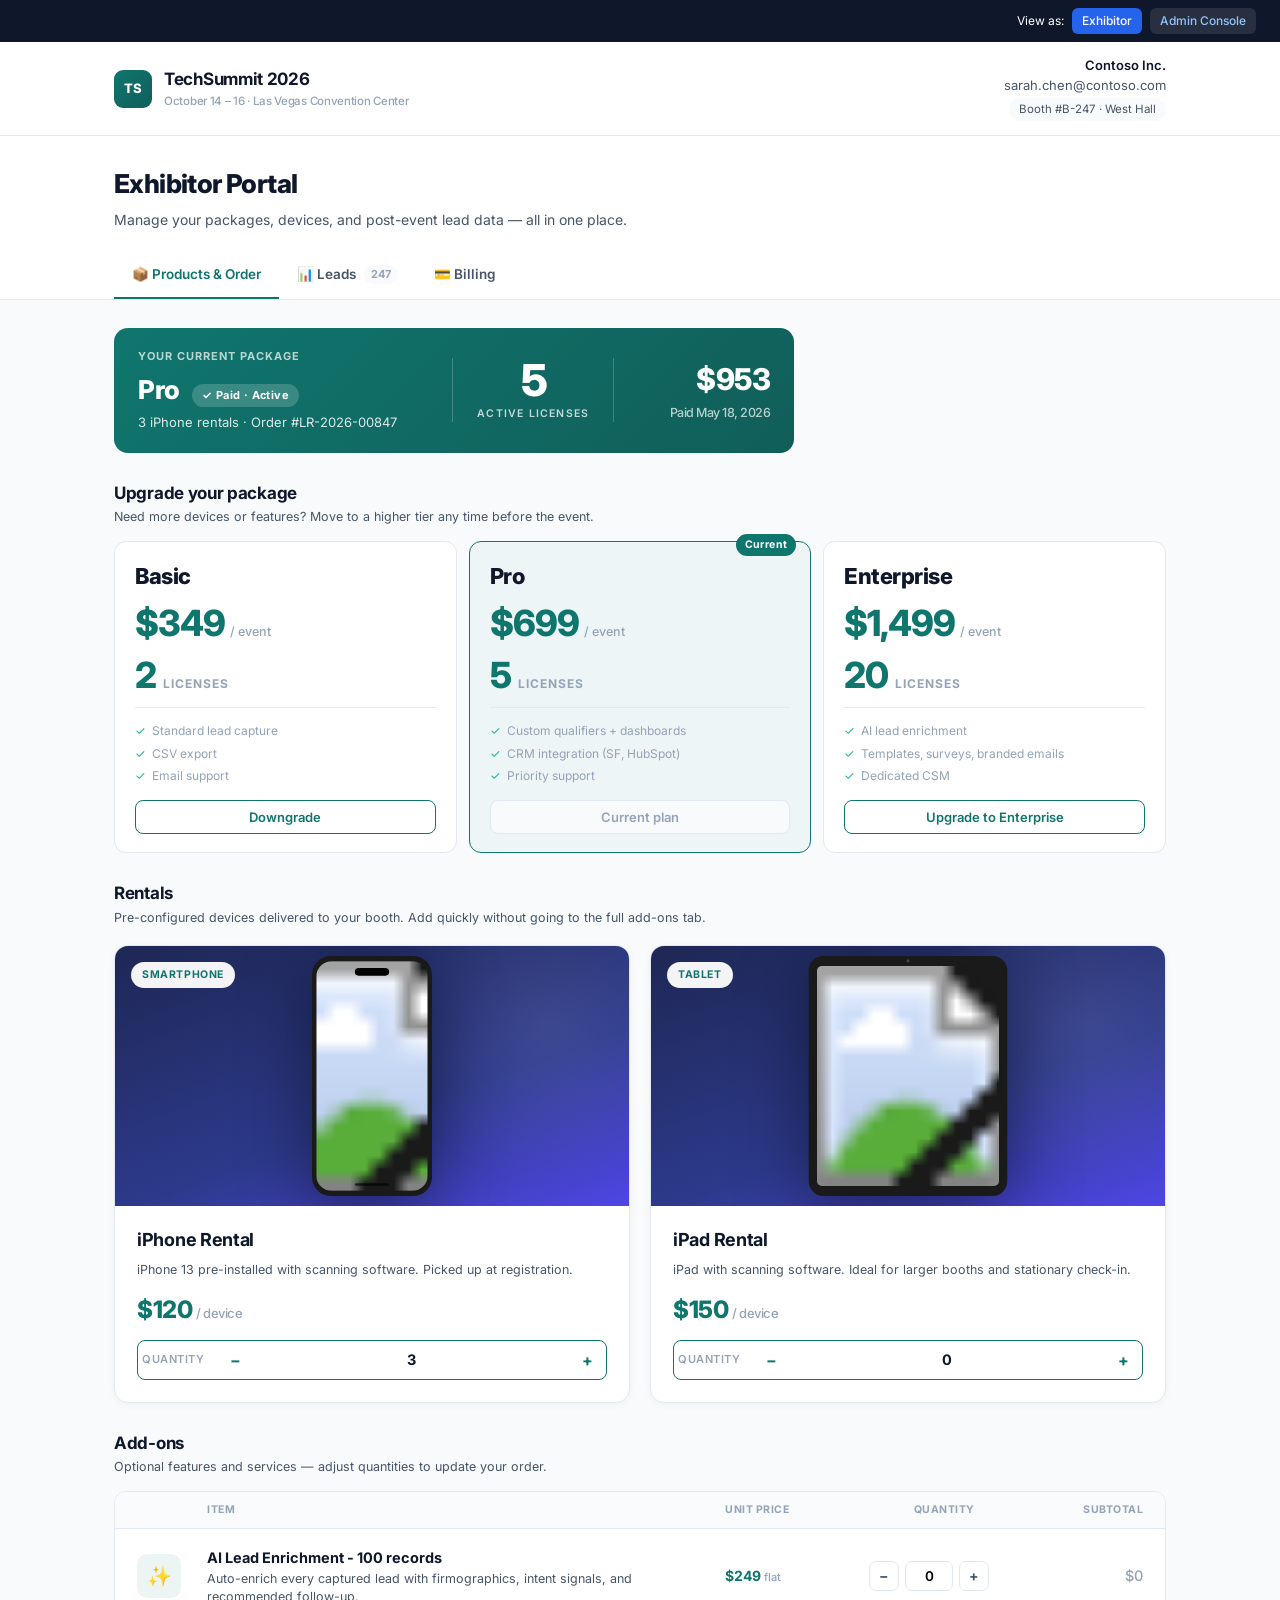
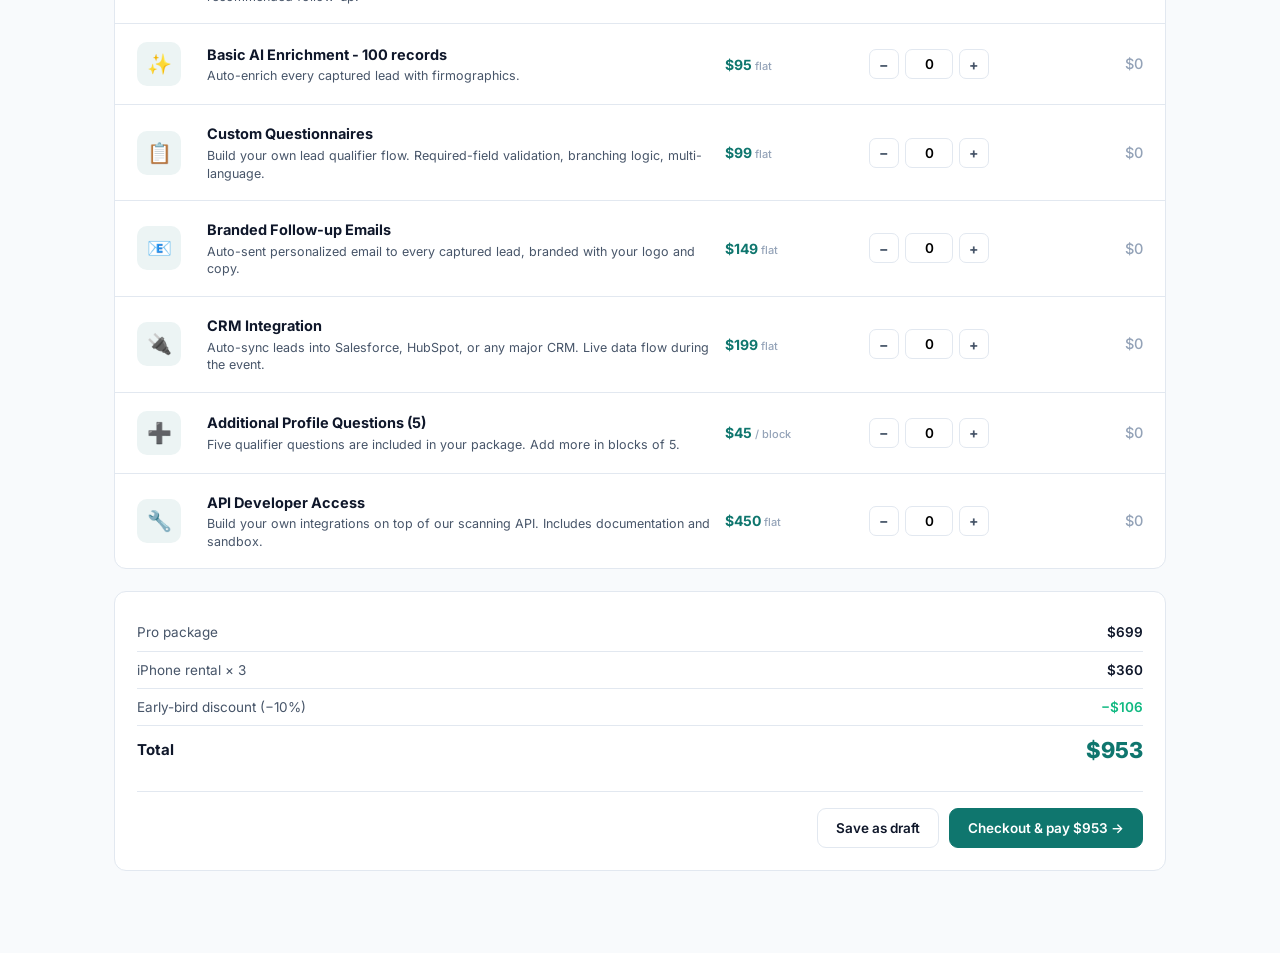
==== index.html @ 509ced8e "Initial prototype" ====
<!DOCTYPE html>
<html lang="en">
<head>
<meta charset="UTF-8">
<title>TechSummit 2026 - Lead Retrieval Portal</title>
<meta name="viewport" content="width=device-width, initial-scale=1">
<link href="https://fonts.googleapis.com/css2?family=Inter:wght@400;500;600;700;800&display=swap" rel="stylesheet">
<style>
  * { box-sizing: border-box; margin: 0; padding: 0; }

  :root {
    --brand: #0F766E;
    --brand-dark: #115E59;
    --brand-light: #5EEAD4;
    --bg: #F8FAFC;
    --surface: #FFFFFF;
    --border: #E2E8F0;
    --text: #0F172A;
    --text-2: #475569;
    --text-3: #94A3B8;
    --accent: #2563EB;
    --success: #10B981;
    --warning: #F59E0B;
    --danger: #EF4444;
  }

  body {
    font-family: 'Inter', -apple-system, sans-serif;
    background: var(--bg);
    color: var(--text);
    line-height: 1.5;
  }

  .demo-bar {
    background: #0F172A;
    color: white;
    padding: 8px 24px;
    font-size: 12px;
    display: flex;
    justify-content: space-between;
    align-items: center;
  }
  .demo-bar .label { opacity: 0.7; margin-right: 6px; }
  .demo-bar a { color: #93C5FD; text-decoration: none; font-weight: 500; }
  .demo-bar .toggle { display: flex; gap: 8px; align-items: center; }
  .demo-bar .toggle a {
    padding: 4px 10px; border-radius: 6px;
    background: rgba(255,255,255,0.1);
  }
  .demo-bar .toggle a.active {
    background: #2563EB; color: white;
  }

  .header {
    background: white;
    border-bottom: 1px solid var(--border);
    padding: 14px 0;
  }
  .header-inner {
    max-width: 1100px;
    margin: 0 auto;
    padding: 0 24px;
    display: flex;
    align-items: center;
    justify-content: space-between;
  }
  .logo { display: flex; align-items: center; gap: 12px; }
  .logo-mark {
    width: 38px; height: 38px;
    background: linear-gradient(135deg, var(--brand), var(--brand-dark));
    border-radius: 9px;
    display: flex; align-items: center; justify-content: center;
    color: white; font-weight: 800; font-size: 13px;
  }
  .logo-text { font-weight: 700; font-size: 17px; letter-spacing: -0.3px; }
  .logo-text small { display: block; font-size: 11.5px; color: var(--text-3); font-weight: 500; margin-top: 1px; }
  .header-meta { color: var(--text-2); font-size: 13px; text-align: right; }
  .header-meta strong { color: var(--text); font-weight: 600; display: block; }
  .header-meta .booth {
    display: inline-block; background: var(--bg);
    padding: 3px 10px; border-radius: 999px;
    font-size: 11.5px; margin-top: 3px;
  }

  /* Page title bar */
  .page-title {
    background: white;
    border-bottom: 1px solid var(--border);
  }
  .page-title-inner {
    max-width: 1100px;
    margin: 0 auto;
    padding: 28px 24px 0;
  }
  .page-title h1 {
    font-size: 26px;
    font-weight: 800;
    letter-spacing: -0.6px;
    margin-bottom: 6px;
  }
  .page-title p {
    color: var(--text-2);
    font-size: 14px;
    margin-bottom: 22px;
  }
  /* Tab nav */
  .tabs {
    display: flex;
    gap: 0;
    border-bottom: none;
  }
  .tabs a {
    display: flex;
    align-items: center;
    gap: 8px;
    padding: 12px 18px;
    color: var(--text-2);
    text-decoration: none;
    font-size: 13.5px;
    font-weight: 600;
    border-bottom: 2px solid transparent;
    cursor: pointer;
    transition: color 0.15s, border-color 0.15s;
  }
  .tabs a:hover { color: var(--text); }
  .tabs a.active {
    color: var(--brand);
    border-bottom-color: var(--brand);
  }
  .tabs a .num {
    background: var(--bg);
    color: var(--text-3);
    font-size: 11px;
    padding: 1px 7px;
    border-radius: 999px;
    font-weight: 700;
  }
  .tabs a.active .num { background: rgba(15,118,110,0.12); color: var(--brand); }

  /* Main content */
  .container {
    max-width: 1100px;
    margin: 0 auto;
    padding: 28px 24px 60px;
  }
  .view { display: none; }
  .view.active { display: block; }

  /* Current package card */
  .current-card {
    background: linear-gradient(135deg, #0F766E, #115E59);
    color: white;
    border-radius: 14px;
    padding: 20px 24px;
    margin-bottom: 28px;
    display: flex;
    justify-content: space-between;
    align-items: center;
    max-width: 680px;
  }
  .current-card .lbl {
    font-size: 11px;
    letter-spacing: 1px;
    text-transform: uppercase;
    font-weight: 700;
    opacity: 0.7;
    margin-bottom: 6px;
  }
  .current-card .pkg-name {
    font-size: 26px;
    font-weight: 800;
    letter-spacing: -0.5px;
    margin-bottom: 4px;
  }
  .current-card .meta {
    font-size: 13px;
    opacity: 0.85;
  }
  .current-card .price {
    font-size: 30px;
    font-weight: 800;
    letter-spacing: -0.5px;
    text-align: right;
  }
  .current-card .price small {
    display: block;
    font-size: 12.5px;
    font-weight: 500;
    opacity: 0.7;
    margin-top: 2px;
  }
  .status-pill {
    display: inline-block;
    background: rgba(255,255,255,0.18);
    padding: 3px 10px;
    border-radius: 999px;
    font-size: 11px;
    font-weight: 700;
    margin-left: 8px;
    letter-spacing: 0.4px;
  }
  .status-pill.paid::before {
    content: "✓ ";
  }
  .current-card .license-block {
    text-align: center;
    padding: 0 24px;
    border-left: 1px solid rgba(255,255,255,0.2);
    border-right: 1px solid rgba(255,255,255,0.2);
  }
  .current-card .license-num {
    font-size: 44px;
    font-weight: 800;
    line-height: 1;
    letter-spacing: -1.5px;
  }
  .current-card .license-lbl {
    font-size: 10.5px;
    text-transform: uppercase;
    letter-spacing: 1.2px;
    font-weight: 600;
    opacity: 0.75;
    margin-top: 4px;
  }

  /* Rentals - tall product cards matching admin */
  .rentals-grid {
    display: grid;
    grid-template-columns: 1fr 1fr;
    gap: 20px;
    margin-top: 18px;
    margin-bottom: 28px;
  }
  .rental-card {
    background: white;
    border: 1px solid var(--border);
    border-radius: 14px;
    overflow: hidden;
    display: flex;
    flex-direction: column;
    box-shadow: 0 2px 8px rgba(0,0,0,0.04);
    transition: box-shadow 0.15s, transform 0.15s;
  }
  .rental-card:hover {
    box-shadow: 0 12px 28px rgba(0,0,0,0.10);
    transform: translateY(-2px);
  }
  .rental-card .visual {
    background: linear-gradient(160deg, #1E2754 0%, #2D3A8C 60%, #4F46E5 100%);
    height: 260px;
    display: flex;
    align-items: center;
    justify-content: center;
    position: relative;
    overflow: hidden;
  }
  .rental-card .visual::before {
    content: "";
    position: absolute;
    width: 320px; height: 320px;
    border-radius: 50%;
    background: radial-gradient(circle, rgba(255,255,255,0.08) 0%, rgba(255,255,255,0) 70%);
    top: -80px; right: -80px;
  }
  .rental-card .visual .device {
    position: relative;
    z-index: 2;
    filter: drop-shadow(0 16px 36px rgba(0,0,0,0.45));
  }
  .rental-card .visual .device svg { display: block; }
  .rental-card .visual .tag {
    position: absolute;
    top: 16px; left: 16px;
    background: rgba(255,255,255,0.95);
    color: var(--brand);
    font-size: 10.5px;
    font-weight: 700;
    padding: 5px 11px;
    border-radius: 999px;
    letter-spacing: 0.6px;
    text-transform: uppercase;
    z-index: 2;
  }
  .rental-card .body {
    padding: 20px 22px 22px;
    flex: 1;
    display: flex;
    flex-direction: column;
    align-items: flex-start;
    gap: 4px;
  }
  .rental-card .body .name {
    font-size: 18px;
    font-weight: 700;
    letter-spacing: -0.3px;
    color: var(--text);
  }
  .rental-card .body .desc {
    color: var(--text-2);
    font-size: 12.5px;
    line-height: 1.45;
    margin: 4px 0 14px;
  }
  .rental-card .body .amt {
    color: var(--brand);
    font-weight: 800;
    font-size: 24px;
    letter-spacing: -0.5px;
    line-height: 1;
    margin-bottom: 14px;
  }
  .rental-card .body .amt .per {
    color: var(--text-3);
    font-size: 13px;
    font-weight: 500;
    margin-left: 4px;
  }
  .rental-card .qty-control {
    display: flex;
    align-items: center;
    gap: 8px;
    border: 1.5px solid var(--brand);
    border-radius: 8px;
    padding: 4px;
    background: white;
    align-self: stretch;
    justify-content: space-between;
  }
  .rental-card .qty-control button {
    width: 30px; height: 30px;
    border: none;
    background: transparent;
    font-size: 16px;
    font-weight: 700;
    cursor: pointer;
    color: var(--brand);
    border-radius: 6px;
    font-family: inherit;
  }
  .rental-card .qty-control button:hover { background: var(--bg); }
  .rental-card .qty-control .num,
  .rental-card .qty-control input {
    flex: 1;
    text-align: center;
    font-weight: 700;
    font-size: 14.5px;
    border: none;
    background: none;
    outline: none;
    font-family: inherit;
    color: var(--text);
  }
  .rental-card .qty-control .qty-lbl {
    font-size: 11px;
    color: var(--text-3);
    font-weight: 600;
    text-transform: uppercase;
    letter-spacing: 0.5px;
    padding-right: 8px;
  }

  /* Section heading */
  .sec-h {
    margin: 0 0 14px;
    display: flex;
    justify-content: space-between;
    align-items: baseline;
  }
  .sec-h h2 {
    font-size: 17px;
    font-weight: 700;
    letter-spacing: -0.3px;
  }
  .sec-h .h-sub {
    color: var(--text-2);
    font-size: 12.5px;
    margin-top: 2px;
  }

  /* Upgrade packages */
  .upgrade-grid {
    display: grid;
    grid-template-columns: 1fr 1fr 1fr;
    gap: 12px;
    margin-bottom: 28px;
  }
  .pkg-opt {
    background: white;
    border: 1.5px solid var(--border);
    border-radius: 12px;
    padding: 18px 20px;
    cursor: pointer;
    position: relative;
    transition: all 0.15s;
    display: flex;
    flex-direction: column;
  }
  .pkg-opt:hover { border-color: var(--brand); }
  .pkg-opt.current {
    border-color: var(--brand);
    background: rgba(15,118,110,0.04);
  }
  .pkg-opt.current::after {
    content: "Current";
    position: absolute;
    top: -8px; right: 14px;
    background: var(--brand);
    color: white;
    font-size: 10.5px;
    font-weight: 700;
    padding: 3px 9px;
    border-radius: 999px;
    letter-spacing: 0.4px;
  }
  .pkg-opt .name {
    font-size: 22px;
    font-weight: 800;
    letter-spacing: -0.5px;
    margin-bottom: 2px;
  }
  .pkg-opt .price {
    font-size: 36px;
    font-weight: 800;
    color: var(--brand);
    letter-spacing: -1px;
    margin: 10px 0 4px;
    display: flex;
    align-items: baseline;
    gap: 5px;
    line-height: 1;
  }
  .pkg-opt .price small {
    font-size: 12.5px;
    font-weight: 500;
    color: var(--text-3);
    letter-spacing: 0;
  }
  .pkg-opt .lic-count {
    font-size: 36px;
    font-weight: 800;
    color: var(--brand);
    letter-spacing: -1px;
    margin-top: 12px;
    display: flex;
    align-items: baseline;
    gap: 7px;
    line-height: 1;
  }
  .pkg-opt .lic-count .lbl {
    font-size: 12px;
    color: var(--text-3);
    text-transform: uppercase;
    letter-spacing: 1px;
    font-weight: 700;
  }
  .pkg-opt ul {
    list-style: none;
    margin: 14px 0 12px;
    border-top: 1px solid var(--border);
    padding-top: 12px;
  }
  .pkg-opt ul li {
    padding: 3px 0;
    color: var(--text-3);
    font-size: 12px;
    display: flex;
    gap: 6px;
    line-height: 1.4;
  }
  .pkg-opt ul li::before {
    content: "✓";
    color: var(--success);
    flex-shrink: 0;
  }
  .pkg-opt ul li b { color: var(--text); font-weight: 600; }
  .pkg-opt .opt-btn {
    width: 100%;
    background: white;
    border: 1px solid var(--brand);
    color: var(--brand);
    padding: 8px;
    border-radius: 8px;
    font-weight: 600;
    font-size: 13px;
    font-family: inherit;
    cursor: pointer;
  }
  .pkg-opt .opt-btn:hover { background: var(--brand); color: white; }
  .pkg-opt.current .opt-btn {
    background: var(--bg);
    border-color: var(--border);
    color: var(--text-3);
    cursor: not-allowed;
  }
  .pkg-opt.current .opt-btn:hover { background: var(--bg); color: var(--text-3); }

  /* Add-ons form (Sapphire-style) */
  .addons-form {
    background: white;
    border: 1px solid var(--border);
    border-radius: 12px;
    overflow: hidden;
    margin-bottom: 22px;
  }
  .addon-row {
    display: grid;
    grid-template-columns: 56px 1fr 130px 150px 110px;
    gap: 14px;
    padding: 18px 22px;
    border-bottom: 1px solid var(--border);
    align-items: center;
  }
  .addon-row:last-child { border-bottom: none; }
  .addon-row.head {
    background: #FAFBFC;
    padding: 10px 22px;
    font-size: 10.5px;
    font-weight: 700;
    color: var(--text-3);
    text-transform: uppercase;
    letter-spacing: 0.5px;
  }
  .addon-row .ic {
    width: 44px; height: 44px;
    background: rgba(15,118,110,0.08);
    border-radius: 10px;
    display: flex; align-items: center; justify-content: center;
    font-size: 20px;
  }
  .addon-row .info b { display: block; font-size: 14.5px; font-weight: 700; margin-bottom: 2px; }
  .addon-row .info p { color: var(--text-2); font-size: 12.5px; line-height: 1.4; }
  .addon-row .info .toggle-tag {
    display: inline-block;
    background: rgba(16,185,129,0.14);
    color: var(--success);
    font-size: 10.5px;
    font-weight: 700;
    padding: 2px 7px;
    border-radius: 999px;
    margin-left: 6px;
    letter-spacing: 0.3px;
  }
  .addon-row .price-col {
    color: var(--brand);
    font-weight: 700;
    font-size: 14px;
  }
  .addon-row .price-col .per {
    color: var(--text-3);
    font-size: 11px;
    font-weight: 500;
  }
  .addon-row .qty {
    display: flex;
    align-items: center;
    gap: 6px;
  }
  .addon-row .qty button {
    width: 30px; height: 30px;
    border: 1px solid var(--border);
    background: white;
    border-radius: 7px;
    font-size: 14px;
    font-weight: 700;
    cursor: pointer;
    color: var(--text-2);
    font-family: inherit;
  }
  .addon-row .qty button:hover { background: var(--bg); border-color: var(--brand); color: var(--brand); }
  .addon-row .qty input {
    width: 48px;
    text-align: center;
    border: 1px solid var(--border);
    border-radius: 7px;
    padding: 6px 4px;
    font-size: 13.5px;
    font-weight: 600;
    font-family: inherit;
    outline: none;
  }
  .addon-row .qty input:focus { border-color: var(--brand); }
  .addon-row .total-col {
    text-align: right;
    font-weight: 700;
    font-size: 14.5px;
  }
  .addon-row .total-col .zero { color: var(--text-3); font-weight: 500; }

  /* Order summary */
  .summary {
    background: white;
    border: 1px solid var(--border);
    border-radius: 12px;
    padding: 22px;
    margin-bottom: 22px;
  }
  .summary-rows .row {
    display: flex;
    justify-content: space-between;
    align-items: center;
    padding: 8px 0;
    border-bottom: 1px solid var(--border);
    font-size: 13.5px;
  }
  .summary-rows .row:last-child { border-bottom: none; }
  .summary-rows .row .lbl { color: var(--text-2); }
  .summary-rows .row .v { font-weight: 600; }
  .summary-rows .row.total .lbl { font-weight: 700; font-size: 15px; color: var(--text); }
  .summary-rows .row.total .v { font-weight: 800; font-size: 22px; color: var(--brand); }
  .summary-rows .row.discount .v { color: var(--success); }

  .summary-actions {
    display: flex;
    gap: 10px;
    margin-top: 16px;
    padding-top: 16px;
    border-top: 1px solid var(--border);
    justify-content: flex-end;
  }
  .summary-actions button {
    padding: 11px 18px;
    border-radius: 9px;
    font-weight: 600;
    font-size: 13.5px;
    cursor: pointer;
    border: 1px solid var(--border);
    background: white;
    color: var(--text);
    font-family: inherit;
  }
  .summary-actions button.primary {
    background: var(--brand);
    color: white;
    border-color: var(--brand);
  }
  .summary-actions button:hover { background: var(--bg); }
  .summary-actions button.primary:hover { background: var(--brand-dark); }

  /* Billing form */
  .form-grid {
    background: white;
    border: 1px solid var(--border);
    border-radius: 12px;
    padding: 22px;
    margin-bottom: 22px;
  }
  .form-grid h3 {
    font-size: 14px;
    font-weight: 700;
    margin-bottom: 16px;
    letter-spacing: -0.2px;
  }
  .form-row {
    display: grid;
    grid-template-columns: 1fr 1fr;
    gap: 12px;
    margin-bottom: 12px;
  }
  .form-row.full { grid-template-columns: 1fr; }
  .form-row.thirds { grid-template-columns: 1fr 1fr 1fr; }
  .field label {
    display: block;
    font-size: 12px;
    font-weight: 600;
    color: var(--text-2);
    margin-bottom: 4px;
  }
  .field input, .field select {
    width: 100%;
    padding: 9px 12px;
    border: 1px solid var(--border);
    border-radius: 8px;
    font-size: 13.5px;
    font-family: inherit;
    background: white;
    outline: none;
  }
  .field input:focus, .field select:focus { border-color: var(--brand); }
  .field input[readonly] { background: var(--bg); color: var(--text-2); }

  /* Lead delivery card */
  .delivery-card {
    background: linear-gradient(135deg, rgba(15,118,110,0.06), rgba(15,118,110,0.02));
    border: 1px solid rgba(15,118,110,0.20);
    border-radius: 12px;
    padding: 14px 18px;
    margin-bottom: 18px;
    display: flex;
    align-items: center;
    gap: 16px;
  }
  .delivery-card .delivery-icon {
    width: 42px; height: 42px;
    background: rgba(15,118,110,0.12);
    border-radius: 10px;
    display: flex; align-items: center; justify-content: center;
    font-size: 18px;
    flex-shrink: 0;
  }
  .delivery-card .delivery-body { flex: 1; min-width: 0; }
  .delivery-card .delivery-lbl {
    font-size: 10.5px;
    text-transform: uppercase;
    letter-spacing: 1.2px;
    font-weight: 700;
    color: var(--brand);
    margin-bottom: 8px;
  }
  .delivery-card .delivery-flow {
    display: flex;
    align-items: center;
    gap: 10px;
    flex-wrap: wrap;
    font-size: 13px;
  }
  .delivery-card .step {
    color: var(--text-3);
    background: white;
    border: 1px solid var(--border);
    padding: 6px 12px;
    border-radius: 999px;
    font-size: 12.5px;
  }
  .delivery-card .step b {
    color: var(--text-3);
    margin-right: 4px;
    font-weight: 700;
  }
  .delivery-card .step.active {
    background: white;
    border-color: var(--brand);
    color: var(--text);
  }
  .delivery-card .step.active b {
    color: var(--brand);
  }
  .delivery-card .step-arrow {
    color: var(--text-3);
    font-size: 14px;
  }
  .delivery-card .delivery-edit {
    background: white;
    border: 1px solid var(--brand);
    color: var(--brand);
    padding: 9px 14px;
    border-radius: 9px;
    font-weight: 600;
    font-size: 12.5px;
    cursor: pointer;
    font-family: inherit;
    white-space: nowrap;
  }
  .delivery-card .delivery-edit:hover {
    background: var(--brand);
    color: white;
  }

  /* ====== LEADS VIEW ====== */
  .leads-toolbar {
    display: flex;
    gap: 10px;
    margin-bottom: 14px;
    align-items: center;
    flex-wrap: wrap;
  }
  .leads-toolbar .search {
    flex: 1;
    background: white;
    border: 1px solid var(--border);
    border-radius: 9px;
    padding: 0 12px;
    display: flex;
    align-items: center;
    gap: 8px;
    max-width: 380px;
  }
  .leads-toolbar .search input {
    flex: 1;
    border: none;
    background: none;
    padding: 9px 0;
    font-size: 13px;
    font-family: inherit;
    outline: none;
  }
  .leads-toolbar .search .icon { color: var(--text-3); font-size: 14px; }
  .leads-toolbar .filter {
    background: white;
    border: 1px solid var(--border);
    padding: 8px 12px;
    border-radius: 9px;
    font-size: 12.5px;
    color: var(--text-2);
    font-weight: 500;
    cursor: pointer;
    font-family: inherit;
  }
  .leads-toolbar .filter:hover { border-color: var(--brand); }
  .leads-toolbar .export {
    margin-left: auto;
    background: var(--brand);
    color: white;
    border: 1px solid var(--brand);
    padding: 9px 16px;
    border-radius: 9px;
    font-size: 13px;
    font-weight: 600;
    cursor: pointer;
    font-family: inherit;
    display: inline-flex;
    align-items: center;
    gap: 6px;
  }
  .leads-toolbar .export:hover { background: var(--brand-dark); }

  .leads-stats {
    display: grid;
    grid-template-columns: 1fr 1fr 1fr 1fr;
    gap: 10px;
    margin-bottom: 16px;
  }
  .leads-stats .stat {
    background: white;
    border: 1px solid var(--border);
    border-radius: 10px;
    padding: 13px 16px;
  }
  .leads-stats .stat .lbl { font-size: 11px; color: var(--text-3); text-transform: uppercase; letter-spacing: 0.5px; font-weight: 700; margin-bottom: 5px; }
  .leads-stats .stat .v { font-size: 22px; font-weight: 800; letter-spacing: -0.4px; }
  .leads-stats .stat .v small { font-size: 12px; color: var(--text-3); font-weight: 500; }

  .leads-table-wrap {
    background: white;
    border: 1px solid var(--border);
    border-radius: 12px;
    overflow: hidden;
  }
  .leads-table { width: 100%; border-collapse: collapse; font-size: 12px; }
  .leads-table th, .leads-table td {
    padding: 9px 12px;
    text-align: left;
    border-bottom: 1px solid var(--border);
  }
  .leads-table th {
    background: #F8FAFC;
    color: var(--text-3);
    font-weight: 700;
    font-size: 10px;
    text-transform: uppercase;
    letter-spacing: 0.5px;
    white-space: nowrap;
  }
  .leads-table tr:hover td { background: #FAFBFC; }
  .leads-table tr:last-child td { border-bottom: none; }
  .leads-table .nm b { display: block; font-weight: 700; color: var(--text); }
  .leads-table .nm .e { color: var(--text-3); font-size: 11px; margin-top: 1px; }
  .leads-table .co b { display: block; font-weight: 600; }
  .leads-table .co .t { color: var(--text-3); font-size: 11px; margin-top: 1px; }
  .leads-table .pill {
    display: inline-block;
    padding: 2px 7px;
    border-radius: 999px;
    font-size: 10px;
    font-weight: 700;
    letter-spacing: 0.3px;
  }
  .leads-table .pill.meeting { background: rgba(99,102,241,0.14); color: var(--accent); }
  .leads-table .pill.sheet { background: rgba(245,158,11,0.14); color: var(--warning); }
  .leads-table .pill.fu { background: rgba(15,118,110,0.14); color: var(--brand); }
  .leads-table .pill.none { background: #F1F5F9; color: var(--text-3); }
  .leads-table .device {
    color: var(--text-3);
    font-size: 11px;
    font-family: ui-monospace, 'SF Mono', monospace;
  }
  .leads-table .opt {
    color: var(--success);
    font-weight: 700;
    font-size: 14px;
  }
  .leads-table .opt.no { color: var(--text-3); }
  .leads-table .notes-cell {
    max-width: 200px;
    overflow: hidden;
    text-overflow: ellipsis;
    white-space: nowrap;
    color: var(--text-2);
    font-style: italic;
    font-size: 11.5px;
  }

  .table-footer {
    padding: 11px 14px;
    border-top: 1px solid var(--border);
    display: flex;
    justify-content: space-between;
    align-items: center;
    font-size: 12px;
    color: var(--text-2);
    background: #FAFBFC;
  }
  .table-footer .pagination { display: flex; gap: 4px; }
  .table-footer .pagination button {
    padding: 4px 9px;
    border: 1px solid var(--border);
    background: white;
    border-radius: 6px;
    font-size: 11.5px;
    font-family: inherit;
    cursor: pointer;
  }
  .table-footer .pagination button.active {
    background: var(--brand);
    color: white;
    border-color: var(--brand);
  }

  /* Checkout modal */
  .ck-overlay {
    position: fixed;
    top: 0; left: 0; right: 0; bottom: 0;
    background: rgba(15,23,42,0.55);
    display: none;
    align-items: center;
    justify-content: center;
    z-index: 1000;
    backdrop-filter: blur(4px);
  }
  .ck-overlay.open { display: flex; }
  .ck-modal {
    background: white;
    border-radius: 14px;
    width: 100%;
    max-width: 540px;
    max-height: 86vh;
    overflow-y: auto;
    box-shadow: 0 20px 50px rgba(0,0,0,0.3);
  }
  .ck-head {
    padding: 18px 24px 14px;
    border-bottom: 1px solid var(--border);
    display: flex;
    justify-content: space-between;
    align-items: center;
  }
  .ck-head h3 {
    font-size: 18px;
    font-weight: 700;
    letter-spacing: -0.3px;
  }
  .ck-close {
    background: none;
    border: none;
    font-size: 24px;
    color: var(--text-3);
    cursor: pointer;
    line-height: 1;
    padding: 0 4px;
    font-family: inherit;
  }
  .ck-close:hover { color: var(--text); }
  .ck-body { padding: 18px 24px; }
  .ck-section { margin-bottom: 20px; }
  .ck-section:last-child { margin-bottom: 0; }
  .ck-section-lbl {
    font-size: 10.5px;
    color: var(--text-3);
    text-transform: uppercase;
    letter-spacing: 1px;
    font-weight: 700;
    margin-bottom: 10px;
  }
  .ck-row {
    display: flex;
    justify-content: space-between;
    align-items: center;
    padding: 8px 0;
    font-size: 13.5px;
    color: var(--text-2);
    border-bottom: 1px solid var(--border);
  }
  .ck-row:last-child { border-bottom: none; }
  .ck-row.ck-total {
    font-weight: 800;
    font-size: 16px;
    color: var(--text);
    margin-top: 4px;
    border-top: 2px solid var(--text);
    border-bottom: none;
    padding-top: 12px;
  }
  .ck-row.ck-total div:last-child { color: var(--brand); font-size: 20px; letter-spacing: -0.4px; }
  .ck-card {
    display: flex;
    align-items: center;
    gap: 14px;
    padding: 12px 14px;
    border: 1px solid var(--border);
    border-radius: 9px;
    background: #FAFBFC;
  }
  .ck-card-icon {
    width: 40px; height: 40px;
    background: var(--brand);
    color: white;
    border-radius: 8px;
    display: flex; align-items: center; justify-content: center;
    font-size: 18px;
  }
  .ck-card-info { flex: 1; }
  .ck-card-name { font-weight: 700; font-size: 14px; color: var(--text); }
  .ck-card-meta { color: var(--text-3); font-size: 12px; margin-top: 2px; }
  .ck-change { color: var(--brand); font-weight: 600; font-size: 12.5px; text-decoration: none; }
  .ck-billing {
    color: var(--text-2);
    font-size: 13px;
    line-height: 1.55;
    padding: 12px 14px;
    background: #FAFBFC;
    border: 1px solid var(--border);
    border-radius: 9px;
  }
  .ck-foot {
    padding: 14px 24px 18px;
    border-top: 1px solid var(--border);
    display: flex;
    justify-content: flex-end;
    gap: 10px;
  }
  .ck-foot button {
    padding: 11px 22px;
    border-radius: 9px;
    font-weight: 600;
    font-size: 14px;
    cursor: pointer;
    border: 1px solid var(--border);
    background: white;
    color: var(--text);
    font-family: inherit;
  }
  .ck-foot button.primary {
    background: var(--brand);
    color: white;
    border-color: var(--brand);
  }
  .ck-foot button:hover { background: var(--bg); }
  .ck-foot button.primary:hover { background: var(--brand-dark); }

  .ck-success {
    padding: 40px 32px 30px;
    text-align: center;
  }
  .ck-success-icon {
    width: 64px; height: 64px;
    background: var(--success);
    color: white;
    border-radius: 50%;
    display: flex; align-items: center; justify-content: center;
    font-size: 32px;
    font-weight: 800;
    margin: 0 auto 16px;
  }
  .ck-success h3 {
    font-size: 22px;
    font-weight: 800;
    letter-spacing: -0.5px;
    margin-bottom: 8px;
  }
  .ck-success p {
    color: var(--text-2);
    font-size: 13.5px;
    margin-bottom: 18px;
    line-height: 1.55;
  }
  .ck-success-meta {
    display: grid;
    grid-template-columns: 1fr 1fr;
    gap: 12px;
    margin-top: 16px;
    padding: 14px;
    background: #F8FAFC;
    border-radius: 9px;
    text-align: left;
  }
  .ck-success-meta > div { display: flex; flex-direction: column; gap: 3px; }
  .ck-success-meta span { font-size: 10.5px; color: var(--text-3); text-transform: uppercase; letter-spacing: 0.8px; font-weight: 700; }
  .ck-success-meta strong { font-size: 14px; color: var(--text); font-weight: 700; }
  .ck-success button {
    padding: 11px 22px;
    border-radius: 9px;
    font-weight: 600;
    font-size: 14px;
    cursor: pointer;
    border: none;
    background: var(--brand);
    color: white;
    font-family: inherit;
  }
  .ck-success button:hover { background: var(--brand-dark); }
</style>
</head>
<body>
  <div class="demo-bar">
    <div></div>
    <div class="toggle">
      View as:
      <a href="/" class="active">Exhibitor</a>
      <a href="/admin">Admin Console</a>
    </div>
  </div>

  <div class="header">
    <div class="header-inner">
      <div class="logo">
        <div class="logo-mark">TS</div>
        <div class="logo-text">TechSummit 2026<small>October 14 – 16  ·  Las Vegas Convention Center</small></div>
      </div>
      <div class="header-meta">
        <strong>Contoso Inc.</strong>
        sarah.chen@contoso.com
        <div><span class="booth">Booth #B-247 · West Hall</span></div>
      </div>
    </div>
  </div>

  <div class="page-title">
    <div class="page-title-inner">
      <h1>Exhibitor Portal</h1>
      <p>Manage your packages, devices, and post-event lead data — all in one place.</p>
      <div class="tabs">
        <a onclick="showView('order', this)" class="active">📦 Products &amp; Order</a>
        <a onclick="showView('leads', this)">📊 Leads <span class="num">247</span></a>
        <a onclick="showView('billing', this)">💳 Billing</a>
      </div>
    </div>
  </div>

  <div class="container">

    <!-- =========== ORDER VIEW =========== -->
    <div class="view active" id="view-order">
      <div class="current-card">
        <div>
          <div class="lbl">Your current package</div>
          <div class="pkg-name">Pro <span class="status-pill paid">Paid · Active</span></div>
          <div class="meta">3 iPhone rentals · Order #LR-2026-00847</div>
        </div>
        <div class="license-block">
          <div class="license-num">5</div>
          <div class="license-lbl">active licenses</div>
        </div>
        <div class="price">
          $879
          <small>Paid May 18, 2026</small>
        </div>
      </div>

      <div class="sec-h">
        <div>
          <h2>Upgrade your package</h2>
          <div class="h-sub">Need more devices or features? Move to a higher tier any time before the event.</div>
        </div>
      </div>

      <div class="upgrade-grid">
        <div class="pkg-opt">
          <div class="name">Basic</div>
          <div class="price">$349 <small>/ event</small></div>
          <div class="lic-count">2<span class="lbl">licenses</span></div>
          <ul>
            <li>Standard lead capture</li>
            <li>CSV export</li>
            <li>Email support</li>
          </ul>
          <button class="opt-btn">Downgrade</button>
        </div>

        <div class="pkg-opt current">
          <div class="name">Pro</div>
          <div class="price">$699 <small>/ event</small></div>
          <div class="lic-count">5<span class="lbl">licenses</span></div>
          <ul>
            <li>Custom qualifiers + dashboards</li>
            <li>CRM integration (SF, HubSpot)</li>
            <li>Priority support</li>
          </ul>
          <button class="opt-btn">Current plan</button>
        </div>

        <div class="pkg-opt">
          <div class="name">Enterprise</div>
          <div class="price">$1,499 <small>/ event</small></div>
          <div class="lic-count">20<span class="lbl">licenses</span></div>
          <ul>
            <li>AI lead enrichment</li>
            <li>Templates, surveys, branded emails</li>
            <li>Dedicated CSM</li>
          </ul>
          <button class="opt-btn">Upgrade to Enterprise</button>
        </div>
      </div>

      <div class="sec-h">
        <div>
          <h2>Rentals</h2>
          <div class="h-sub">Pre-configured devices delivered to your booth. Add quickly without going to the full add-ons tab.</div>
        </div>
      </div>

      <div class="rentals-grid">
        <div class="rental-card" data-price="120" data-name="iPhone rental">
          <div class="visual">
            <div class="tag">Smartphone</div>
            <div class="device">
              <svg width="140" height="240" viewBox="0 0 140 280" xmlns="http://www.w3.org/2000/svg">
                <defs>
                  <clipPath id="iphone-clip-ex">
                    <rect x="5" y="6" width="130" height="268" rx="18" ry="18"/>
                  </clipPath>
                </defs>
                <rect x="0" y="0" width="140" height="280" rx="22" ry="22" fill="#1a1a1a"/>
                <image href="https://res.cloudinary.com/demn0xk8w/image/upload/v1781128785/app_home_krcr2l.png"
                       x="5" y="6" width="130" height="268"
                       preserveAspectRatio="xMidYMid slice"
                       clip-path="url(#iphone-clip-ex)"/>
                <rect x="50" y="14" width="40" height="9" rx="4.5" fill="#000"/>
                <rect x="50" y="265" width="40" height="3" rx="1.5" fill="#000" opacity="0.65"/>
              </svg>
            </div>
          </div>
          <div class="body">
            <div class="name">iPhone Rental</div>
            <div class="desc">iPhone 13 pre-installed with scanning software. Picked up at registration.</div>
            <div class="amt">$120<span class="per">/ device</span></div>
            <div class="qty-control">
              <span class="qty-lbl">Quantity</span>
              <button onclick="adj(this, -1)">−</button>
              <span class="num">3</span>
              <button onclick="adj(this, 1)">+</button>
            </div>
          </div>
        </div>
        <div class="rental-card" data-price="150" data-name="iPad rental">
          <div class="visual">
            <div class="tag">Tablet</div>
            <div class="device">
              <svg width="200" height="240" viewBox="0 0 240 290" xmlns="http://www.w3.org/2000/svg">
                <defs>
                  <clipPath id="ipad-clip-ex">
                    <rect x="10" y="12" width="220" height="266" rx="6" ry="6"/>
                  </clipPath>
                </defs>
                <rect x="0" y="0" width="240" height="290" rx="18" ry="18" fill="#1a1a1a"/>
                <image href="https://res.cloudinary.com/demn0xk8w/image/upload/v1781128589/app_welcome_ez5yxd.png"
                       x="10" y="12" width="220" height="266"
                       preserveAspectRatio="xMidYMid slice"
                       clip-path="url(#ipad-clip-ex)"/>
                <circle cx="120" cy="6" r="2" fill="#444"/>
              </svg>
            </div>
          </div>
          <div class="body">
            <div class="name">iPad Rental</div>
            <div class="desc">iPad with scanning software. Ideal for larger booths and stationary check-in.</div>
            <div class="amt">$150<span class="per">/ device</span></div>
            <div class="qty-control">
              <span class="qty-lbl">Quantity</span>
              <button onclick="adj(this, -1)">−</button>
              <span class="num">0</span>
              <button onclick="adj(this, 1)">+</button>
            </div>
          </div>
        </div>
      </div>

      <!-- ADD-ONS SECTION (merged from old Add-ons tab) -->
      <div class="sec-h">
        <div>
          <h2>Add-ons</h2>
          <div class="h-sub">Optional features and services — adjust quantities to update your order.</div>
        </div>
      </div>

      <div class="addons-form">
        <div class="addon-row head">
          <div></div>
          <div>Item</div>
          <div>Unit price</div>
          <div style="text-align: center;">Quantity</div>
          <div style="text-align: right;">Subtotal</div>
        </div>

        <div class="addon-row" data-price="249" data-name="AI Lead Enrichment - 100 records">
          <div class="ic">✨</div>
          <div class="info">
            <b>AI Lead Enrichment - 100 records</b>
            <p>Auto-enrich every captured lead with firmographics, intent signals, and recommended follow-up.</p>
          </div>
          <div class="price-col">$249<span class="per"> flat</span></div>
          <div class="qty">
            <button onclick="adj(this, -1)">−</button>
            <input type="text" value="0" />
            <button onclick="adj(this, 1)">+</button>
          </div>
          <div class="total-col"><span class="zero">$0</span></div>
        </div>

        <div class="addon-row" data-price="95" data-name="Basic AI Enrichment - 100 records">
          <div class="ic">✨</div>
          <div class="info">
            <b>Basic AI Enrichment - 100 records</b>
            <p>Auto-enrich every captured lead with firmographics.</p>
          </div>
          <div class="price-col">$95<span class="per"> flat</span></div>
          <div class="qty">
            <button onclick="adj(this, -1)">−</button>
            <input type="text" value="0" />
            <button onclick="adj(this, 1)">+</button>
          </div>
          <div class="total-col"><span class="zero">$0</span></div>
        </div>

        <div class="addon-row" data-price="99" data-name="Custom Questionnaires">
          <div class="ic">📋</div>
          <div class="info">
            <b>Custom Questionnaires</b>
            <p>Build your own lead qualifier flow. Required-field validation, branching logic, multi-language.</p>
          </div>
          <div class="price-col">$99<span class="per"> flat</span></div>
          <div class="qty">
            <button onclick="adj(this, -1)">−</button>
            <input type="text" value="0" />
            <button onclick="adj(this, 1)">+</button>
          </div>
          <div class="total-col"><span class="zero">$0</span></div>
        </div>

        <div class="addon-row" data-price="149" data-name="Branded Follow-up Emails">
          <div class="ic">📧</div>
          <div class="info">
            <b>Branded Follow-up Emails</b>
            <p>Auto-sent personalized email to every captured lead, branded with your logo and copy.</p>
          </div>
          <div class="price-col">$149<span class="per"> flat</span></div>
          <div class="qty">
            <button onclick="adj(this, -1)">−</button>
            <input type="text" value="0" />
            <button onclick="adj(this, 1)">+</button>
          </div>
          <div class="total-col"><span class="zero">$0</span></div>
        </div>

        <div class="addon-row" data-price="199" data-name="CRM Integration">
          <div class="ic">🔌</div>
          <div class="info">
            <b>CRM Integration</b>
            <p>Auto-sync leads into Salesforce, HubSpot, or any major CRM. Live data flow during the event.</p>
          </div>
          <div class="price-col">$199<span class="per"> flat</span></div>
          <div class="qty">
            <button onclick="adj(this, -1)">−</button>
            <input type="text" value="0" />
            <button onclick="adj(this, 1)">+</button>
          </div>
          <div class="total-col"><span class="zero">$0</span></div>
        </div>

        <div class="addon-row" data-price="45" data-name="Additional Profile Questions (5)">
          <div class="ic">➕</div>
          <div class="info">
            <b>Additional Profile Questions (5)</b>
            <p>Five qualifier questions are included in your package. Add more in blocks of 5.</p>
          </div>
          <div class="price-col">$45<span class="per"> / block</span></div>
          <div class="qty">
            <button onclick="adj(this, -1)">−</button>
            <input type="text" value="0" />
            <button onclick="adj(this, 1)">+</button>
          </div>
          <div class="total-col"><span class="zero">$0</span></div>
        </div>

        <div class="addon-row" data-price="450" data-name="API Developer Access">
          <div class="ic">🔧</div>
          <div class="info">
            <b>API Developer Access</b>
            <p>Build your own integrations on top of our scanning API. Includes documentation and sandbox.</p>
          </div>
          <div class="price-col">$450<span class="per"> flat</span></div>
          <div class="qty">
            <button onclick="adj(this, -1)">−</button>
            <input type="text" value="0" />
            <button onclick="adj(this, 1)">+</button>
          </div>
          <div class="total-col"><span class="zero">$0</span></div>
        </div>
      </div>

      <div class="summary">
        <div class="summary-rows">
          <div class="row"><div class="lbl">Pro package</div><div class="v">$699</div></div>
          <div class="row"><div class="lbl">iPhone rental × 3</div><div class="v">$360</div></div>
          <div class="row discount"><div class="lbl">Early-bird discount (−10%)</div><div class="v">−$106</div></div>
          <div class="row total"><div class="lbl">Total</div><div class="v">$953</div></div>
        </div>
        <div class="summary-actions">
          <button>Save as draft</button>
          <button class="primary" onclick="openCheckout()">Checkout &amp; pay $953 →</button>
        </div>
      </div>
    </div>

    <!-- =========== LEADS VIEW =========== -->
    <div class="view" id="view-leads">
      <div class="delivery-card">
        <div class="delivery-icon">📤</div>
        <div class="delivery-body">
          <div class="delivery-lbl">How leads are delivered</div>
          <div class="delivery-flow">
            <span class="step active"><b>1.</b> Captured on-site</span>
            <span class="step-arrow">→</span>
            <span class="step active"><b>2.</b> Synced to <b>Salesforce</b></span>
            <span class="step-arrow">→</span>
            <span class="step active"><b>3.</b> Daily digest to <b>3 recipients</b></span>
            <span class="step-arrow">→</span>
            <span class="step"><b>4.</b> CSV available anytime</span>
          </div>
        </div>
        <button class="delivery-edit">Edit delivery →</button>
      </div>

      <div class="sec-h">
        <div>
          <h2>Captured leads</h2>
          <div class="h-sub">Real-time data from the badge scans at your booth.</div>
        </div>
      </div>

      <div class="leads-stats">
        <div class="stat">
          <div class="lbl">Total leads</div>
          <div class="v">247</div>
        </div>
        <div class="stat">
          <div class="lbl">Hot (meeting requested)</div>
          <div class="v">38 <small>· 15%</small></div>
        </div>
        <div class="stat">
          <div class="lbl">Email opt-in</div>
          <div class="v">211 <small>· 85%</small></div>
        </div>
        <div class="stat">
          <div class="lbl">Devices in use</div>
          <div class="v">5 / 5</div>
        </div>
      </div>

      <div class="leads-toolbar">
        <div class="search">
          <span class="icon">🔍</span>
          <input placeholder="Search leads by name, company, email…" />
        </div>
        <button class="filter">Follow-up ▾</button>
        <button class="filter">Product interest ▾</button>
        <button class="filter">Booth staff ▾</button>
        <button class="filter">Day ▾</button>
        <button class="export">📤 Export to CSV</button>
      </div>

      <div class="leads-table-wrap">
        <table class="leads-table">
          <thead>
            <tr>
              <th>Name</th>
              <th>Company / Title</th>
              <th>Location</th>
              <th>Captured at</th>
              <th>Device</th>
              <th>Follow-up</th>
              <th>Product interest</th>
              <th>Notes</th>
              <th>Opt-in</th>
            </tr>
          </thead>
          <tbody>
            <tr>
              <td class="nm"><b>Robert Carter</b><div class="e">r.carter@fabrikam.com</div></td>
              <td class="co"><b>Fabrikam Industries</b><div class="t">Director, Platform Engineering</div></td>
              <td>Austin, TX</td>
              <td>Oct 14, 10:12 AM</td>
              <td class="device">iPhone-01</td>
              <td><span class="pill sheet">Product sheets</span></td>
              <td>Analytics platform</td>
              <td class="notes-cell">—</td>
              <td><span class="opt">✓</span></td>
            </tr>
            <tr>
              <td class="nm"><b>Diana Voss</b><div class="e">d.voss@northwind.com</div></td>
              <td class="co"><b>Northwind Traders</b><div class="t">Marketing Manager</div></td>
              <td>Denver, CO</td>
              <td>Oct 14, 11:48 AM</td>
              <td class="device">iPhone-02</td>
              <td><span class="pill sheet">Product sheets</span></td>
              <td>AI integration</td>
              <td class="notes-cell">Asked about Q3 demo</td>
              <td><span class="opt">✓</span></td>
            </tr>
            <tr>
              <td class="nm"><b>Joanne Park</b><div class="e">j.park@litware.com</div></td>
              <td class="co"><b>Litware Inc.</b><div class="t">CEO</div></td>
              <td>Miami, FL</td>
              <td>Oct 14, 2:18 PM</td>
              <td class="device">iPhone-01</td>
              <td><span class="pill meeting">Meeting</span></td>
              <td>Partnership discussion</td>
              <td class="notes-cell">Wants intro to leadership, calling next Tues</td>
              <td><span class="opt">✓</span></td>
            </tr>
            <tr>
              <td class="nm"><b>Michael Reed</b><div class="e">m.reed@adventureworks.com</div></td>
              <td class="co"><b>Adventure Works</b><div class="t">Founder</div></td>
              <td>Phoenix, AZ</td>
              <td>Oct 14, 4:00 PM</td>
              <td class="device">iPad-01</td>
              <td><span class="pill none">—</span></td>
              <td>—</td>
              <td class="notes-cell">—</td>
              <td><span class="opt no">—</span></td>
            </tr>
            <tr>
              <td class="nm"><b>—</b><div class="e">—</div></td>
              <td class="co"><b>Adatum Corporation</b><div class="t">—</div></td>
              <td>San Diego, CA</td>
              <td>Oct 14, 5:12 PM</td>
              <td class="device">iPhone-03</td>
              <td><span class="pill none">—</span></td>
              <td>—</td>
              <td class="notes-cell">—</td>
              <td><span class="opt no">—</span></td>
            </tr>
            <tr>
              <td class="nm"><b>Sarah Hayes</b><div class="e">s.hayes@wingtip.com</div></td>
              <td class="co"><b>Wingtip Solutions</b><div class="t">VP, Procurement</div></td>
              <td>Boston, MA</td>
              <td>Oct 15, 9:14 AM</td>
              <td class="device">iPhone-02</td>
              <td><span class="pill meeting">Meeting</span></td>
              <td>Enterprise plan</td>
              <td class="notes-cell">Schedule for end of Q3, sending RFP draft</td>
              <td><span class="opt">✓</span></td>
            </tr>
            <tr>
              <td class="nm"><b>David Cohen</b><div class="e">d.cohen@treyresearch.com</div></td>
              <td class="co"><b>Trey Research</b><div class="t">Procurement Lead</div></td>
              <td>Seattle, WA</td>
              <td>Oct 15, 10:45 AM</td>
              <td class="device">iPhone-04</td>
              <td><span class="pill fu">Follow-up email</span></td>
              <td>Custom integration</td>
              <td class="notes-cell">Send pricing for 50-unit deployment</td>
              <td><span class="opt">✓</span></td>
            </tr>
            <tr>
              <td class="nm"><b>Linda Park</b><div class="e">l.park@cohovineyard.com</div></td>
              <td class="co"><b>Coho Vineyard</b><div class="t">Director, Operations</div></td>
              <td>Chicago, IL</td>
              <td>Oct 15, 11:22 AM</td>
              <td class="device">iPhone-01</td>
              <td><span class="pill meeting">Meeting</span></td>
              <td>Analytics platform</td>
              <td class="notes-cell">Connected with team. Coffee Wed AM.</td>
              <td><span class="opt">✓</span></td>
            </tr>
            <tr>
              <td class="nm"><b>Raj Patel</b><div class="e">r.patel@proseware.com</div></td>
              <td class="co"><b>Proseware Inc.</b><div class="t">Senior Engineer</div></td>
              <td>Atlanta, GA</td>
              <td>Oct 15, 1:03 PM</td>
              <td class="device">iPad-01</td>
              <td><span class="pill sheet">Product sheets</span></td>
              <td>API access · Cloud platform</td>
              <td class="notes-cell">Sent spec sheet, technical follow-up scheduled</td>
              <td><span class="opt">✓</span></td>
            </tr>
            <tr>
              <td class="nm"><b>Emily Wong</b><div class="e">e.wong@lucerne.com</div></td>
              <td class="co"><b>Lucerne Publishing</b><div class="t">Marketing Manager</div></td>
              <td>Portland, OR</td>
              <td>Oct 15, 2:51 PM</td>
              <td class="device">iPhone-03</td>
              <td><span class="pill fu">Follow-up email</span></td>
              <td>General interest</td>
              <td class="notes-cell">Wants newsletter subscription</td>
              <td><span class="opt">✓</span></td>
            </tr>
            <tr>
              <td class="nm"><b>Tom Bradley</b><div class="e">t.bradley@tailspin.com</div></td>
              <td class="co"><b>Tailspin Toys</b><div class="t">Procurement Specialist</div></td>
              <td>Dallas, TX</td>
              <td>Oct 16, 8:30 AM</td>
              <td class="device">iPhone-02</td>
              <td><span class="pill sheet">Product sheets</span></td>
              <td>Security suite</td>
              <td class="notes-cell">—</td>
              <td><span class="opt">✓</span></td>
            </tr>
            <tr>
              <td class="nm"><b>Anna Kowalski</b><div class="e">a.kowalski@wideworld.com</div></td>
              <td class="co"><b>Wide World Importers</b><div class="t">Business Development</div></td>
              <td>Nashville, TN</td>
              <td>Oct 16, 11:42 AM</td>
              <td class="device">iPhone-05</td>
              <td><span class="pill meeting">Meeting</span></td>
              <td>Custom integration</td>
              <td class="notes-cell">Q4 budget discussion · Mark sending proposal</td>
              <td><span class="opt">✓</span></td>
            </tr>
          </tbody>
        </table>
        <div class="table-footer">
          <div>Showing 12 of 247 leads</div>
          <div class="pagination">
            <button>←</button>
            <button class="active">1</button>
            <button>2</button>
            <button>3</button>
            <button>…</button>
            <button>21</button>
            <button>→</button>
          </div>
        </div>
      </div>
    </div>

    <!-- =========== BILLING VIEW =========== -->
    <div class="view" id="view-billing">
      <div class="form-grid">
        <h3>Billing contact</h3>
        <div class="form-row">
          <div class="field"><label>First name</label><input value="Sarah" /></div>
          <div class="field"><label>Last name</label><input value="Chen" /></div>
        </div>
        <div class="form-row full">
          <div class="field"><label>Email</label><input value="sarah.chen@contoso.com" /></div>
        </div>
      </div>

      <div class="form-grid">
        <h3>Billing address</h3>
        <div class="form-row full">
          <div class="field"><label>Street address</label><input value="1500 Innovation Way" /></div>
        </div>
        <div class="form-row full">
          <div class="field"><label>Address line 2</label><input value="Suite 400" /></div>
        </div>
        <div class="form-row thirds">
          <div class="field"><label>City</label><input value="San Jose" /></div>
          <div class="field"><label>State</label><input value="CA" /></div>
          <div class="field"><label>ZIP</label><input value="95134" /></div>
        </div>
        <div class="form-row full">
          <div class="field"><label>Country</label>
            <select><option>United States</option><option>Canada</option><option>United Kingdom</option></select>
          </div>
        </div>
      </div>

      <div class="form-grid">
        <h3>Shipping address (for rented hardware)</h3>
        <div class="form-row full">
          <div class="field" style="display: flex; align-items: center; gap: 8px;">
            <input type="checkbox" checked style="width: auto;" /> <label style="margin: 0;">Same as billing address</label>
          </div>
        </div>
      </div>

      <div class="form-grid">
        <h3>Payment method</h3>
        <div class="form-row full">
          <div class="field"><label>Card on file</label><input value="•••• •••• •••• 4242" readonly /></div>
        </div>
      </div>

      <div class="summary">
        <div class="summary-rows">
          <div class="row total"><div class="lbl">Order total</div><div class="v">$879</div></div>
        </div>
        <div class="summary-actions">
          <button>Download invoice</button>
          <button class="primary">Update billing</button>
        </div>
      </div>
    </div>

  </div>

  <!-- =========== CHECKOUT MODAL =========== -->
  <div class="ck-overlay" id="checkoutModal">
    <div class="ck-modal">
      <div class="ck-head">
        <h3>Checkout</h3>
        <button class="ck-close" onclick="closeCheckout()">×</button>
      </div>
      <div class="ck-body" id="checkoutBody">
        <div class="ck-section">
          <div class="ck-section-lbl">Order summary</div>
          <div class="ck-row"><div>Pro package</div><div>$699</div></div>
          <div class="ck-row"><div>iPhone rental × 3</div><div>$360</div></div>
          <div class="ck-row" style="color: var(--success);"><div>Early-bird discount (−10%)</div><div>−$106</div></div>
          <div class="ck-row ck-total"><div>Total to pay</div><div>$953</div></div>
        </div>
        <div class="ck-section">
          <div class="ck-section-lbl">Payment method</div>
          <div class="ck-card">
            <div class="ck-card-icon">💳</div>
            <div class="ck-card-info">
              <div class="ck-card-name">Visa •••• 4242</div>
              <div class="ck-card-meta">Exp 04/28 · Default card</div>
            </div>
            <a href="#" class="ck-change">Change</a>
          </div>
        </div>
        <div class="ck-section">
          <div class="ck-section-lbl">Billing</div>
          <div class="ck-billing">
            <strong>Sarah Chen</strong><br/>
            Contoso Inc.<br/>
            1500 Innovation Way, Suite 400<br/>
            San Jose, CA 95134
          </div>
        </div>
      </div>
      <div class="ck-foot" id="checkoutFoot">
        <button onclick="closeCheckout()">Cancel</button>
        <button class="primary" onclick="confirmPayment()">Confirm payment $953</button>
      </div>
      <div class="ck-success" id="checkoutSuccess" style="display:none;">
        <div class="ck-success-icon">✓</div>
        <h3>Payment successful</h3>
        <p>Your order has been confirmed. A receipt is on its way to <b>sarah.chen@contoso.com</b>.</p>
        <div class="ck-success-meta">
          <div><span>Amount paid</span><strong>$953</strong></div>
          <div><span>Order ID</span><strong>LR-2026-00892</strong></div>
        </div>
        <button class="primary" onclick="closeCheckout()" style="margin-top: 18px;">Done</button>
      </div>
    </div>
  </div>

  <script>
    function showView(view, el) {
      document.querySelectorAll('.view').forEach(v => v.classList.remove('active'));
      document.getElementById('view-' + view).classList.add('active');
      document.querySelectorAll('.tabs a').forEach(a => a.classList.remove('active'));
      el.classList.add('active');
    }
    function adj(btn, delta) {
      const parent = btn.parentNode;
      const input = parent.querySelector('input');
      const span = parent.querySelector('.num');
      if (input) {
        let v = parseInt(input.value) || 0;
        input.value = Math.max(0, v + delta);
      } else if (span) {
        let v = parseInt(span.textContent) || 0;
        span.textContent = Math.max(0, v + delta);
      }
      recalculate();
    }

    const PACKAGE_PRICE = 699;
    const PACKAGE_NAME = 'Pro package';
    const DISCOUNT_RATE = 0.10;

    function collectLineItems() {
      const items = [{ name: PACKAGE_NAME, qty: 1, subtotal: PACKAGE_PRICE }];

      // Rentals from rental-card
      document.querySelectorAll('.rental-card[data-price]').forEach(card => {
        const numEl = card.querySelector('.num');
        const qty = numEl ? parseInt(numEl.textContent) || 0 : 0;
        if (qty > 0) {
          const price = parseFloat(card.dataset.price);
          items.push({
            name: card.dataset.name + ' × ' + qty,
            qty: qty,
            subtotal: price * qty
          });
        }
      });

      // Add-ons from addon-row
      document.querySelectorAll('.addon-row[data-price]').forEach(row => {
        const qtyInput = row.querySelector('.qty input');
        const qty = qtyInput ? parseInt(qtyInput.value) || 0 : 0;
        if (qty > 0) {
          const price = parseFloat(row.dataset.price);
          items.push({
            name: row.dataset.name + (qty > 1 ? ' × ' + qty : ''),
            qty: qty,
            subtotal: price * qty
          });
        }
      });

      return items;
    }

    function recalculate() {
      // 1. Update each addon row's per-row subtotal
      document.querySelectorAll('.addon-row[data-price]').forEach(row => {
        const qtyInput = row.querySelector('.qty input');
        const qty = qtyInput ? parseInt(qtyInput.value) || 0 : 0;
        const price = parseFloat(row.dataset.price);
        const subtotal = price * qty;
        const totalEl = row.querySelector('.total-col');
        if (totalEl) {
          if (subtotal === 0) {
            totalEl.innerHTML = '<span class="zero">$0</span>';
          } else {
            totalEl.textContent = '$' + subtotal.toLocaleString();
          }
        }
      });

      // 2. Aggregate line items
      const items = collectLineItems();
      const subtotal = items.reduce((s, i) => s + i.subtotal, 0);
      const discount = Math.round(subtotal * DISCOUNT_RATE);
      const total = subtotal - discount;

      // 3. Re-render the summary section
      const summaryRows = document.querySelector('.summary-rows');
      if (summaryRows) {
        summaryRows.innerHTML = '';
        items.forEach(item => {
          const row = document.createElement('div');
          row.className = 'row';
          row.innerHTML = '<div class="lbl">' + item.name + '</div><div class="v">$' + item.subtotal.toLocaleString() + '</div>';
          summaryRows.appendChild(row);
        });
        const discountRow = document.createElement('div');
        discountRow.className = 'row discount';
        discountRow.innerHTML = '<div class="lbl">Early-bird discount (−10%)</div><div class="v">−$' + discount.toLocaleString() + '</div>';
        summaryRows.appendChild(discountRow);
        const totalRow = document.createElement('div');
        totalRow.className = 'row total';
        totalRow.innerHTML = '<div class="lbl">Total</div><div class="v">$' + total.toLocaleString() + '</div>';
        summaryRows.appendChild(totalRow);
      }

      // 4. Update the checkout button text
      const ckBtn = document.querySelector('.summary-actions button.primary');
      if (ckBtn) ckBtn.textContent = 'Checkout & pay $' + total.toLocaleString() + ' →';

      // 5. Update the order-banner top-right price
      const banner = document.querySelector('.current-card .price');
      if (banner && banner.childNodes[0]) {
        banner.childNodes[0].nodeValue = '$' + total.toLocaleString();
      }
    }

    // initial calc on load
    document.addEventListener('DOMContentLoaded', recalculate);

    function openCheckout() {
      // Rebuild the modal content with current cart values
      const items = collectLineItems();
      const subtotal = items.reduce((s, i) => s + i.subtotal, 0);
      const discount = Math.round(subtotal * DISCOUNT_RATE);
      const total = subtotal - discount;

      // First section (order summary) rebuild
      const body = document.getElementById('checkoutBody');
      let sumHtml = '<div class="ck-section"><div class="ck-section-lbl">Order summary</div>';
      items.forEach(item => {
        sumHtml += '<div class="ck-row"><div>' + item.name + '</div><div>$' + item.subtotal.toLocaleString() + '</div></div>';
      });
      sumHtml += '<div class="ck-row" style="color: var(--success);"><div>Early-bird discount (−10%)</div><div>−$' + discount.toLocaleString() + '</div></div>';
      sumHtml += '<div class="ck-row ck-total"><div>Total to pay</div><div>$' + total.toLocaleString() + '</div></div>';
      sumHtml += '</div>';

      // Keep payment + billing sections unchanged (rebuild them too for safety)
      sumHtml += '<div class="ck-section"><div class="ck-section-lbl">Payment method</div>' +
        '<div class="ck-card"><div class="ck-card-icon">💳</div><div class="ck-card-info">' +
        '<div class="ck-card-name">Visa •••• 4242</div><div class="ck-card-meta">Exp 04/28 · Default card</div>' +
        '</div><a href="#" class="ck-change">Change</a></div></div>';
      sumHtml += '<div class="ck-section"><div class="ck-section-lbl">Billing</div>' +
        '<div class="ck-billing"><strong>Sarah Chen</strong><br/>Contoso Inc.<br/>1500 Innovation Way, Suite 400<br/>San Jose, CA 95134</div></div>';

      body.innerHTML = sumHtml;
      body.style.display = 'block';

      // Update confirm button text
      const foot = document.getElementById('checkoutFoot');
      foot.innerHTML = '<button onclick="closeCheckout()">Cancel</button>' +
        '<button class="primary" onclick="confirmPayment(' + total + ')">Confirm payment $' + total.toLocaleString() + '</button>';
      foot.style.display = 'flex';

      document.getElementById('checkoutSuccess').style.display = 'none';
      document.getElementById('checkoutModal').classList.add('open');
    }
    function closeCheckout() {
      document.getElementById('checkoutModal').classList.remove('open');
    }
    function confirmPayment(total) {
      document.getElementById('checkoutBody').style.display = 'none';
      document.getElementById('checkoutFoot').style.display = 'none';
      const success = document.getElementById('checkoutSuccess');
      // Update the amount paid in the success state
      const meta = success.querySelector('.ck-success-meta');
      if (meta && total) {
        const amt = meta.querySelector('div:first-child strong');
        if (amt) amt.textContent = '$' + total.toLocaleString();
      }
      success.style.display = 'block';
    }
    // close on overlay click
    document.getElementById('checkoutModal').addEventListener('click', e => {
      if (e.target.id === 'checkoutModal') closeCheckout();
    });
  </script>
</body>
</html>
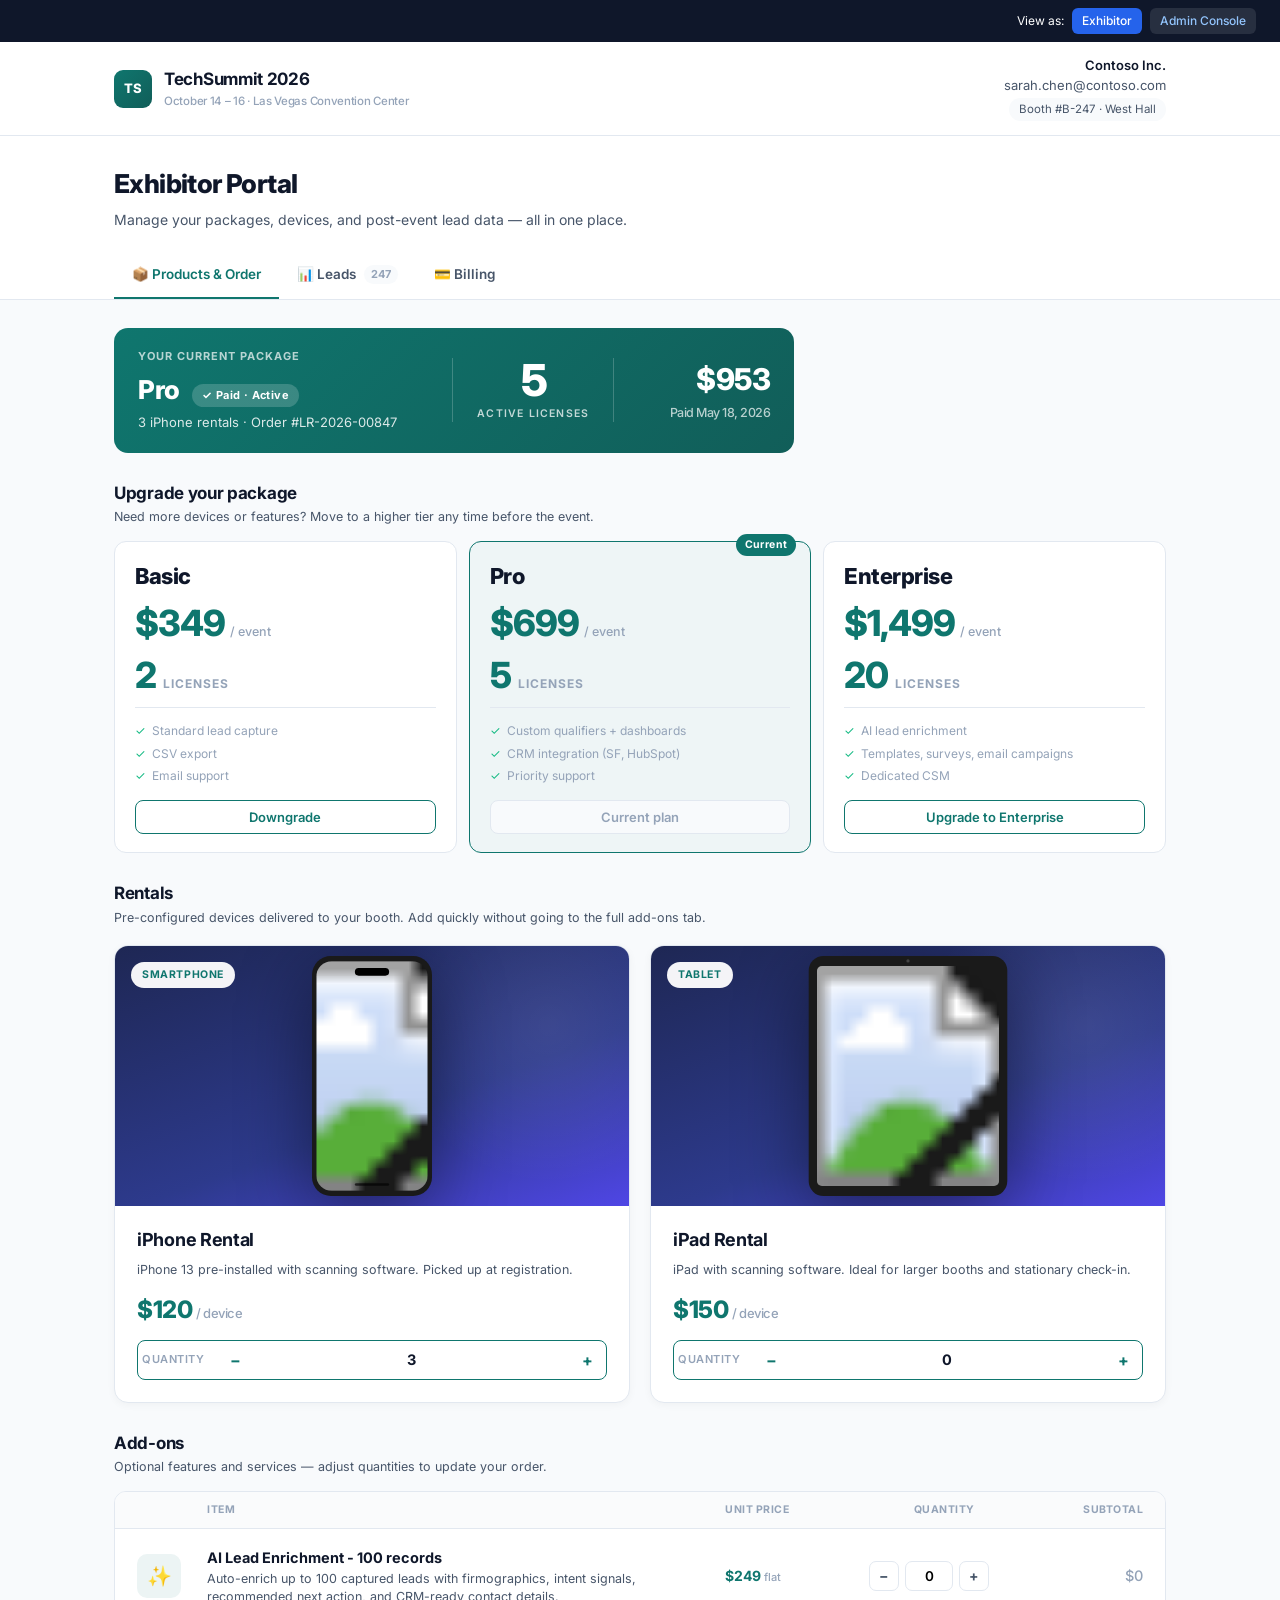
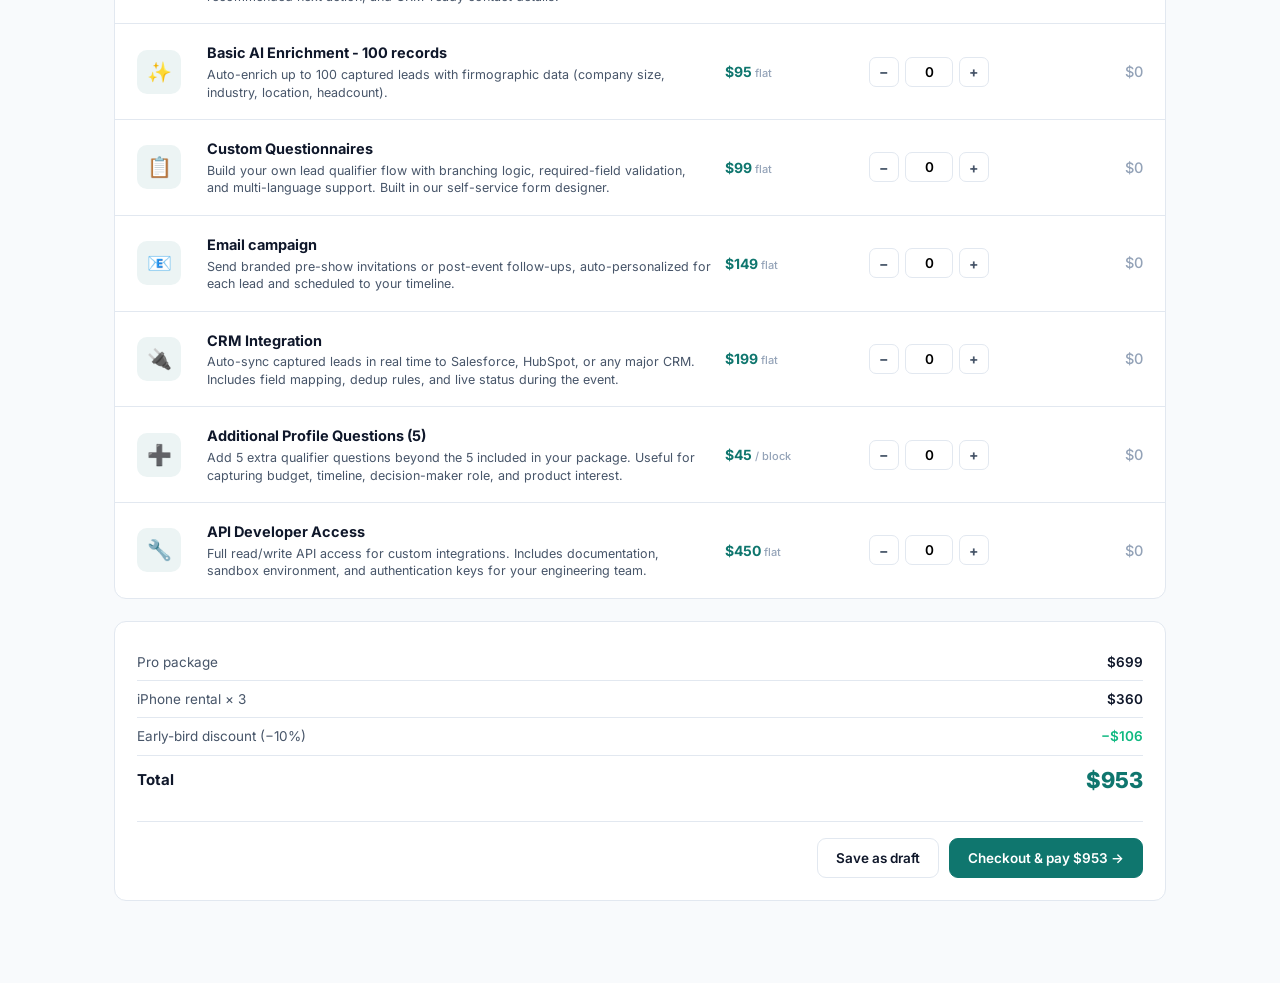
==== commit dd2dca9d: "Add Unit price column to analytics" ====
--- a/index.html
+++ b/index.html
@@ -1193,7 +1193,7 @@
           <div class="lic-count">20<span class="lbl">licenses</span></div>
           <ul>
             <li>AI lead enrichment</li>
-            <li>Templates, surveys, branded emails</li>
+            <li>Templates, surveys, email campaigns</li>
             <li>Dedicated CSM</li>
           </ul>
           <button class="opt-btn">Upgrade to Enterprise</button>
@@ -1294,7 +1294,7 @@
           <div class="ic">✨</div>
           <div class="info">
             <b>AI Lead Enrichment - 100 records</b>
-            <p>Auto-enrich every captured lead with firmographics, intent signals, and recommended follow-up.</p>
+            <p>Auto-enrich up to 100 captured leads with firmographics, intent signals, recommended next action, and CRM-ready contact details.</p>
           </div>
           <div class="price-col">$249<span class="per"> flat</span></div>
           <div class="qty">
@@ -1309,7 +1309,7 @@
           <div class="ic">✨</div>
           <div class="info">
             <b>Basic AI Enrichment - 100 records</b>
-            <p>Auto-enrich every captured lead with firmographics.</p>
+            <p>Auto-enrich up to 100 captured leads with firmographic data (company size, industry, location, headcount).</p>
           </div>
           <div class="price-col">$95<span class="per"> flat</span></div>
           <div class="qty">
@@ -1324,7 +1324,7 @@
           <div class="ic">📋</div>
           <div class="info">
             <b>Custom Questionnaires</b>
-            <p>Build your own lead qualifier flow. Required-field validation, branching logic, multi-language.</p>
+            <p>Build your own lead qualifier flow with branching logic, required-field validation, and multi-language support. Built in our self-service form designer.</p>
           </div>
           <div class="price-col">$99<span class="per"> flat</span></div>
           <div class="qty">
@@ -1335,11 +1335,11 @@
           <div class="total-col"><span class="zero">$0</span></div>
         </div>
 
-        <div class="addon-row" data-price="149" data-name="Branded Follow-up Emails">
+        <div class="addon-row" data-price="149" data-name="Email campaign">
           <div class="ic">📧</div>
           <div class="info">
-            <b>Branded Follow-up Emails</b>
-            <p>Auto-sent personalized email to every captured lead, branded with your logo and copy.</p>
+            <b>Email campaign</b>
+            <p>Send branded pre-show invitations or post-event follow-ups, auto-personalized for each lead and scheduled to your timeline.</p>
           </div>
           <div class="price-col">$149<span class="per"> flat</span></div>
           <div class="qty">
@@ -1354,7 +1354,7 @@
           <div class="ic">🔌</div>
           <div class="info">
             <b>CRM Integration</b>
-            <p>Auto-sync leads into Salesforce, HubSpot, or any major CRM. Live data flow during the event.</p>
+            <p>Auto-sync captured leads in real time to Salesforce, HubSpot, or any major CRM. Includes field mapping, dedup rules, and live status during the event.</p>
           </div>
           <div class="price-col">$199<span class="per"> flat</span></div>
           <div class="qty">
@@ -1369,7 +1369,7 @@
           <div class="ic">➕</div>
           <div class="info">
             <b>Additional Profile Questions (5)</b>
-            <p>Five qualifier questions are included in your package. Add more in blocks of 5.</p>
+            <p>Add 5 extra qualifier questions beyond the 5 included in your package. Useful for capturing budget, timeline, decision-maker role, and product interest.</p>
           </div>
           <div class="price-col">$45<span class="per"> / block</span></div>
           <div class="qty">
@@ -1384,7 +1384,7 @@
           <div class="ic">🔧</div>
           <div class="info">
             <b>API Developer Access</b>
-            <p>Build your own integrations on top of our scanning API. Includes documentation and sandbox.</p>
+            <p>Full read/write API access for custom integrations. Includes documentation, sandbox environment, and authentication keys for your engineering team.</p>
           </div>
           <div class="price-col">$450<span class="per"> flat</span></div>
           <div class="qty">
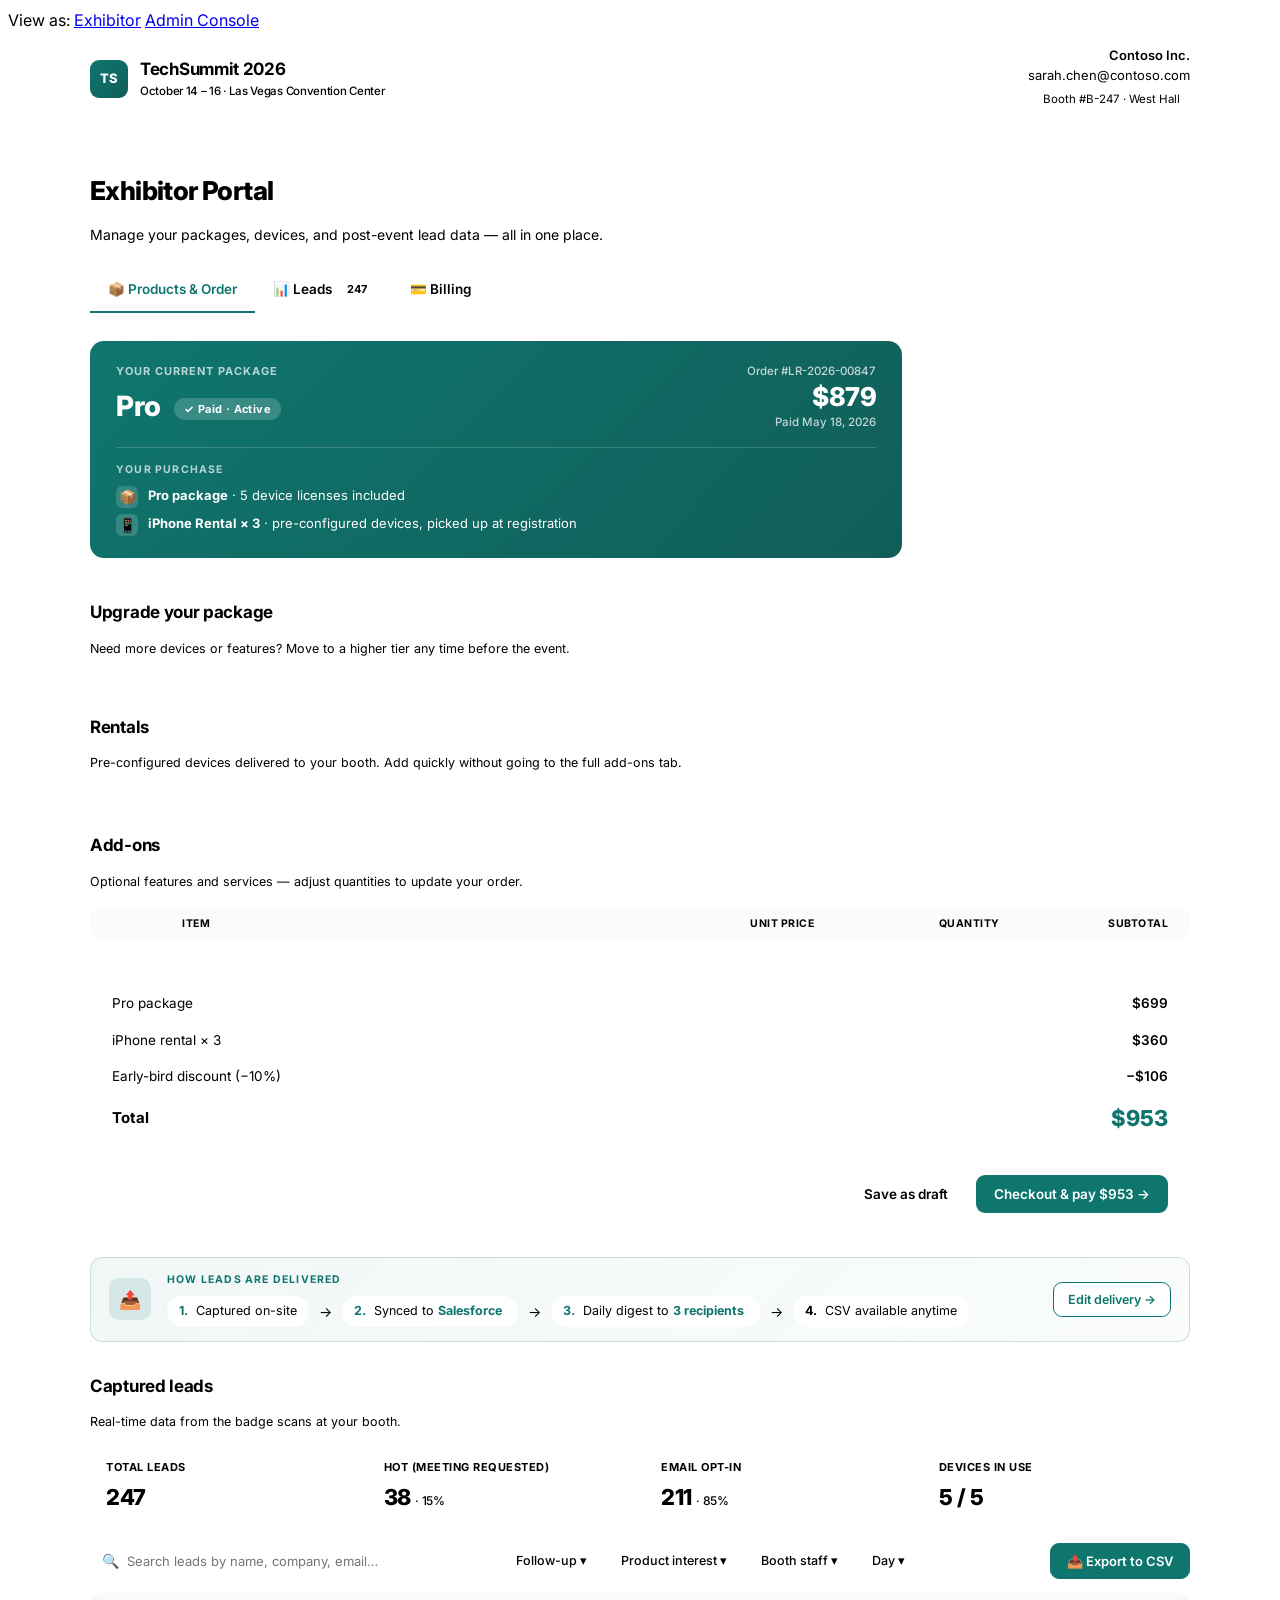
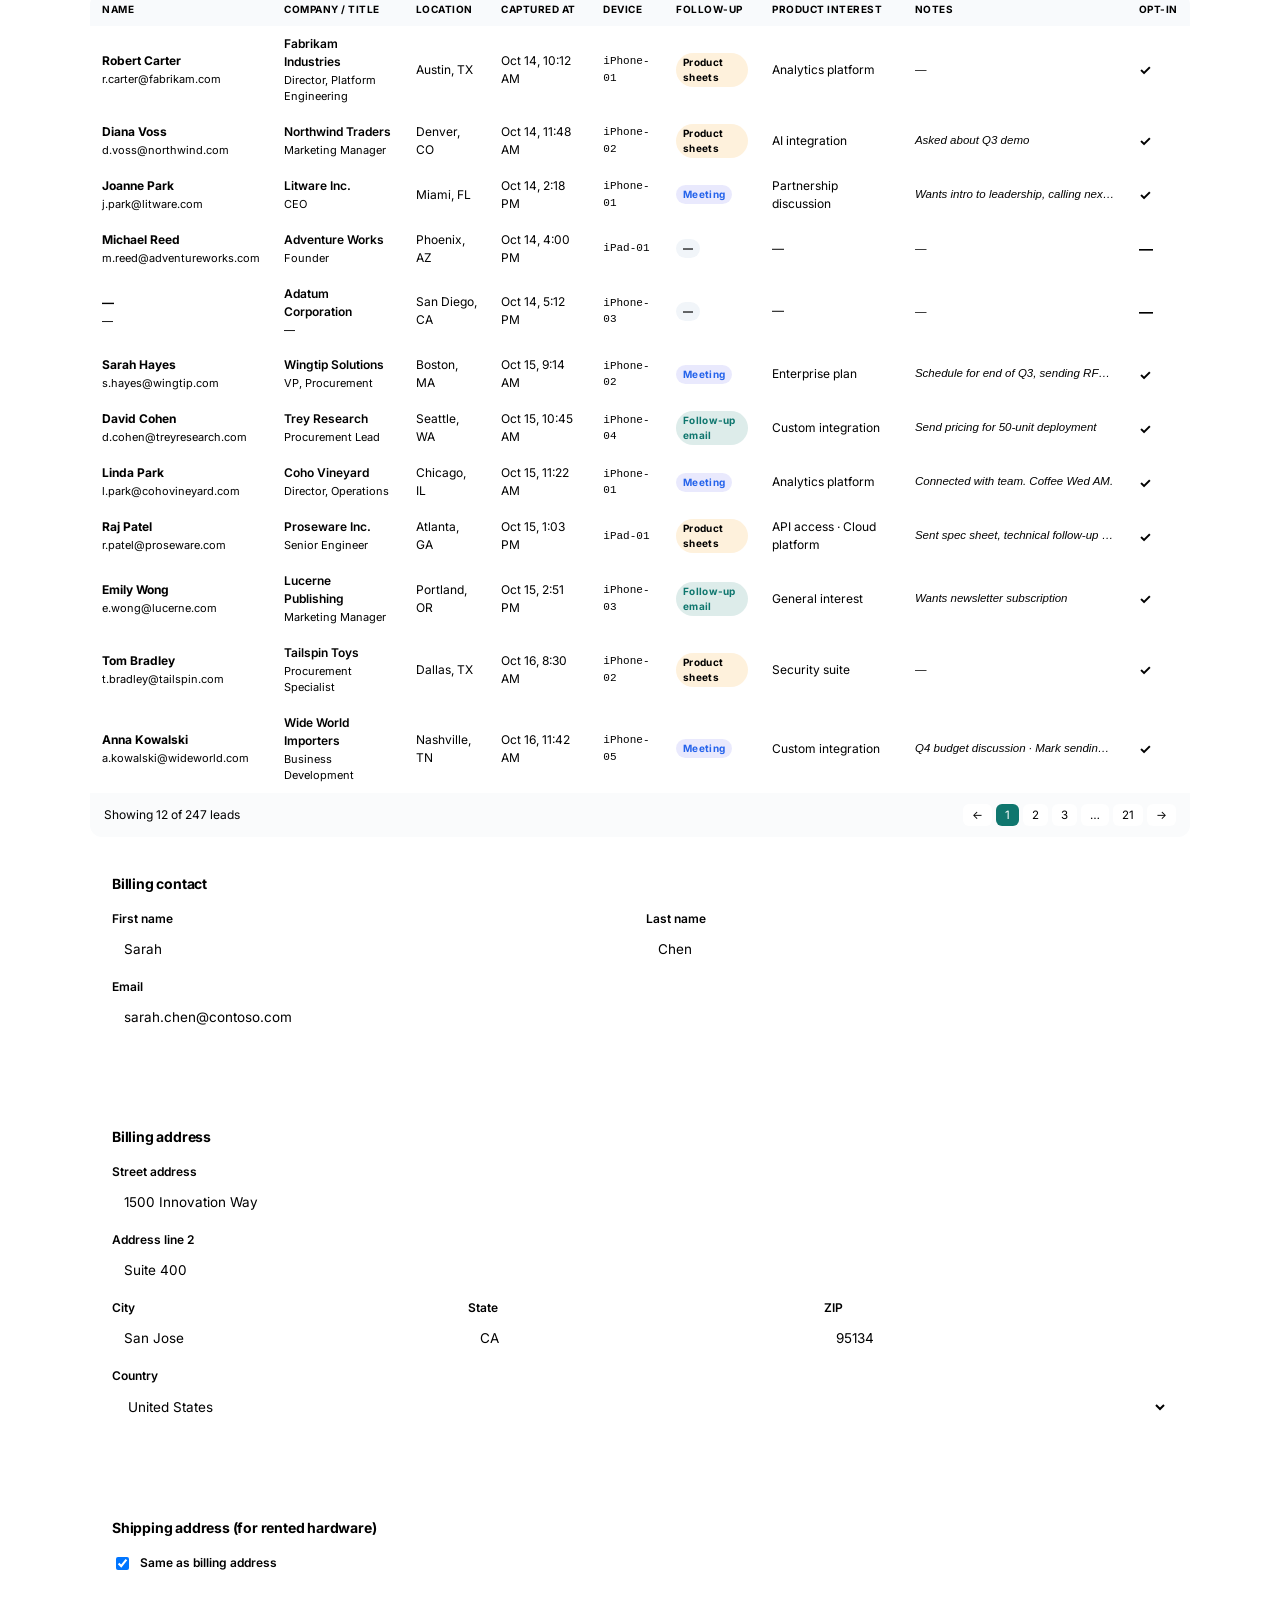
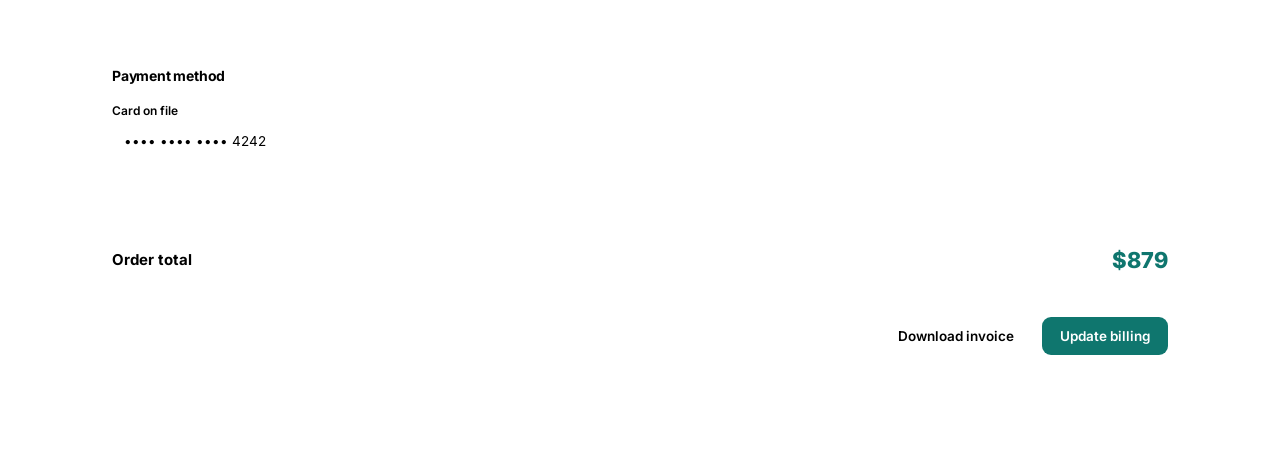
==== commit 9dc0deb0: "update enrich demo" ====
--- a/index.html
+++ b/index.html
@@ -5,23 +5,15 @@
 <title>TechSummit 2026 - Lead Retrieval Portal</title>
 <meta name="viewport" content="width=device-width, initial-scale=1">
 <link href="https://fonts.googleapis.com/css2?family=Inter:wght@400;500;600;700;800&display=swap" rel="stylesheet">
+<link rel="stylesheet" href="shared/tokens.css">
+<link rel="stylesheet" href="shared/components.css">
 <style>
-  * { box-sizing: border-box; margin: 0; padding: 0; }
-
   :root {
     --brand: #0F766E;
     --brand-dark: #115E59;
     --brand-light: #5EEAD4;
-    --bg: #F8FAFC;
-    --surface: #FFFFFF;
-    --border: #E2E8F0;
-    --text: #0F172A;
-    --text-2: #475569;
-    --text-3: #94A3B8;
     --accent: #2563EB;
-    --success: #10B981;
-    --warning: #F59E0B;
-    --danger: #EF4444;
+    --demo-toggle-active: #2563EB;
   }
 
   body {
@@ -29,26 +21,6 @@
     background: var(--bg);
     color: var(--text);
     line-height: 1.5;
-  }
-
-  .demo-bar {
-    background: #0F172A;
-    color: white;
-    padding: 8px 24px;
-    font-size: 12px;
-    display: flex;
-    justify-content: space-between;
-    align-items: center;
-  }
-  .demo-bar .label { opacity: 0.7; margin-right: 6px; }
-  .demo-bar a { color: #93C5FD; text-decoration: none; font-weight: 500; }
-  .demo-bar .toggle { display: flex; gap: 8px; align-items: center; }
-  .demo-bar .toggle a {
-    padding: 4px 10px; border-radius: 6px;
-    background: rgba(255,255,255,0.1);
-  }
-  .demo-bar .toggle a.active {
-    background: #2563EB; color: white;
   }
 
   .header {
@@ -143,21 +115,22 @@
     margin: 0 auto;
     padding: 28px 24px 60px;
   }
-  .view { display: none; }
-  .view.active { display: block; }
-
   /* Current package card */
   .current-card {
     background: linear-gradient(135deg, #0F766E, #115E59);
     color: white;
     border-radius: 14px;
-    padding: 20px 24px;
+    padding: 22px 26px;
     margin-bottom: 28px;
+    max-width: 760px;
+  }
+  .current-card .cc-top {
     display: flex;
     justify-content: space-between;
-    align-items: center;
-    max-width: 680px;
-  }
+    align-items: flex-start;
+    gap: 24px;
+  }
+  .current-card .cc-top-right { text-align: right; }
   .current-card .lbl {
     font-size: 11px;
     letter-spacing: 1px;
@@ -167,28 +140,69 @@
     margin-bottom: 6px;
   }
   .current-card .pkg-name {
+    font-size: 28px;
+    font-weight: 800;
+    letter-spacing: -0.5px;
+  }
+  .current-card .cc-order {
+    font-size: 11.5px;
+    opacity: 0.75;
+    font-weight: 500;
+    margin-bottom: 4px;
+  }
+  .current-card .cc-price {
     font-size: 26px;
     font-weight: 800;
     letter-spacing: -0.5px;
-    margin-bottom: 4px;
-  }
-  .current-card .meta {
+    line-height: 1;
+  }
+  .current-card .cc-paid-date {
+    font-size: 11.5px;
+    opacity: 0.75;
+    margin-top: 4px;
+    font-weight: 500;
+  }
+  .current-card .cc-divider {
+    height: 1px;
+    background: rgba(255,255,255,0.18);
+    margin: 16px 0 14px;
+  }
+  .current-card .cc-items-lbl {
+    font-size: 10.5px;
+    letter-spacing: 1.2px;
+    text-transform: uppercase;
+    font-weight: 700;
+    opacity: 0.7;
+    margin-bottom: 8px;
+  }
+  .current-card .cc-items-list {
+    list-style: none;
+    padding: 0;
+    margin: 0;
+    display: flex;
+    flex-direction: column;
+    gap: 6px;
+  }
+  .current-card .cc-items-list li {
+    display: flex;
+    gap: 10px;
+    align-items: flex-start;
     font-size: 13px;
-    opacity: 0.85;
-  }
-  .current-card .price {
-    font-size: 30px;
-    font-weight: 800;
-    letter-spacing: -0.5px;
-    text-align: right;
-  }
-  .current-card .price small {
-    display: block;
-    font-size: 12.5px;
-    font-weight: 500;
-    opacity: 0.7;
-    margin-top: 2px;
-  }
+    line-height: 1.45;
+  }
+  .current-card .cc-ic {
+    font-size: 14px;
+    flex-shrink: 0;
+    width: 22px;
+    height: 22px;
+    background: rgba(255,255,255,0.16);
+    border-radius: 6px;
+    display: inline-flex;
+    align-items: center;
+    justify-content: center;
+  }
+  .current-card .cc-text { flex: 1; }
+  .current-card .cc-text b { font-weight: 700; }
   .status-pill {
     display: inline-block;
     background: rgba(255,255,255,0.18);
@@ -198,29 +212,10 @@
     font-weight: 700;
     margin-left: 8px;
     letter-spacing: 0.4px;
+    vertical-align: middle;
   }
   .status-pill.paid::before {
     content: "✓ ";
-  }
-  .current-card .license-block {
-    text-align: center;
-    padding: 0 24px;
-    border-left: 1px solid rgba(255,255,255,0.2);
-    border-right: 1px solid rgba(255,255,255,0.2);
-  }
-  .current-card .license-num {
-    font-size: 44px;
-    font-weight: 800;
-    line-height: 1;
-    letter-spacing: -1.5px;
-  }
-  .current-card .license-lbl {
-    font-size: 10.5px;
-    text-transform: uppercase;
-    letter-spacing: 1.2px;
-    font-weight: 600;
-    opacity: 0.75;
-    margin-top: 4px;
   }
 
   /* Rentals - tall product cards matching admin */
@@ -1140,18 +1135,24 @@
     <!-- =========== ORDER VIEW =========== -->
     <div class="view active" id="view-order">
       <div class="current-card">
-        <div>
-          <div class="lbl">Your current package</div>
-          <div class="pkg-name">Pro <span class="status-pill paid">Paid · Active</span></div>
-          <div class="meta">3 iPhone rentals · Order #LR-2026-00847</div>
-        </div>
-        <div class="license-block">
-          <div class="license-num">5</div>
-          <div class="license-lbl">active licenses</div>
-        </div>
-        <div class="price">
-          $879
-          <small>Paid May 18, 2026</small>
+        <div class="cc-top">
+          <div>
+            <div class="lbl">Your current package</div>
+            <div class="pkg-name">Pro <span class="status-pill paid">Paid · Active</span></div>
+          </div>
+          <div class="cc-top-right">
+            <div class="cc-order">Order #LR-2026-00847</div>
+            <div class="cc-price">$879</div>
+            <div class="cc-paid-date">Paid May 18, 2026</div>
+          </div>
+        </div>
+        <div class="cc-divider"></div>
+        <div class="cc-items">
+          <div class="cc-items-lbl">Your purchase</div>
+          <ul class="cc-items-list">
+            <li><span class="cc-ic">📦</span><span class="cc-text"><b>Pro package</b> · 5 device licenses included</span></li>
+            <li><span class="cc-ic">📱</span><span class="cc-text"><b>iPhone Rental × 3</b> · pre-configured devices, picked up at registration</span></li>
+          </ul>
         </div>
       </div>
 
@@ -1162,43 +1163,7 @@
         </div>
       </div>
 
-      <div class="upgrade-grid">
-        <div class="pkg-opt">
-          <div class="name">Basic</div>
-          <div class="price">$349 <small>/ event</small></div>
-          <div class="lic-count">2<span class="lbl">licenses</span></div>
-          <ul>
-            <li>Standard lead capture</li>
-            <li>CSV export</li>
-            <li>Email support</li>
-          </ul>
-          <button class="opt-btn">Downgrade</button>
-        </div>
-
-        <div class="pkg-opt current">
-          <div class="name">Pro</div>
-          <div class="price">$699 <small>/ event</small></div>
-          <div class="lic-count">5<span class="lbl">licenses</span></div>
-          <ul>
-            <li>Custom qualifiers + dashboards</li>
-            <li>CRM integration (SF, HubSpot)</li>
-            <li>Priority support</li>
-          </ul>
-          <button class="opt-btn">Current plan</button>
-        </div>
-
-        <div class="pkg-opt">
-          <div class="name">Enterprise</div>
-          <div class="price">$1,499 <small>/ event</small></div>
-          <div class="lic-count">20<span class="lbl">licenses</span></div>
-          <ul>
-            <li>AI lead enrichment</li>
-            <li>Templates, surveys, email campaigns</li>
-            <li>Dedicated CSM</li>
-          </ul>
-          <button class="opt-btn">Upgrade to Enterprise</button>
-        </div>
-      </div>
+      <div class="upgrade-grid" id="upgradeGrid"></div>
 
       <div class="sec-h">
         <div>
@@ -1207,71 +1172,7 @@
         </div>
       </div>
 
-      <div class="rentals-grid">
-        <div class="rental-card" data-price="120" data-name="iPhone rental">
-          <div class="visual">
-            <div class="tag">Smartphone</div>
-            <div class="device">
-              <svg width="140" height="240" viewBox="0 0 140 280" xmlns="http://www.w3.org/2000/svg">
-                <defs>
-                  <clipPath id="iphone-clip-ex">
-                    <rect x="5" y="6" width="130" height="268" rx="18" ry="18"/>
-                  </clipPath>
-                </defs>
-                <rect x="0" y="0" width="140" height="280" rx="22" ry="22" fill="#1a1a1a"/>
-                <image href="https://res.cloudinary.com/demn0xk8w/image/upload/v1781128785/app_home_krcr2l.png"
-                       x="5" y="6" width="130" height="268"
-                       preserveAspectRatio="xMidYMid slice"
-                       clip-path="url(#iphone-clip-ex)"/>
-                <rect x="50" y="14" width="40" height="9" rx="4.5" fill="#000"/>
-                <rect x="50" y="265" width="40" height="3" rx="1.5" fill="#000" opacity="0.65"/>
-              </svg>
-            </div>
-          </div>
-          <div class="body">
-            <div class="name">iPhone Rental</div>
-            <div class="desc">iPhone 13 pre-installed with scanning software. Picked up at registration.</div>
-            <div class="amt">$120<span class="per">/ device</span></div>
-            <div class="qty-control">
-              <span class="qty-lbl">Quantity</span>
-              <button onclick="adj(this, -1)">−</button>
-              <span class="num">3</span>
-              <button onclick="adj(this, 1)">+</button>
-            </div>
-          </div>
-        </div>
-        <div class="rental-card" data-price="150" data-name="iPad rental">
-          <div class="visual">
-            <div class="tag">Tablet</div>
-            <div class="device">
-              <svg width="200" height="240" viewBox="0 0 240 290" xmlns="http://www.w3.org/2000/svg">
-                <defs>
-                  <clipPath id="ipad-clip-ex">
-                    <rect x="10" y="12" width="220" height="266" rx="6" ry="6"/>
-                  </clipPath>
-                </defs>
-                <rect x="0" y="0" width="240" height="290" rx="18" ry="18" fill="#1a1a1a"/>
-                <image href="https://res.cloudinary.com/demn0xk8w/image/upload/v1781128589/app_welcome_ez5yxd.png"
-                       x="10" y="12" width="220" height="266"
-                       preserveAspectRatio="xMidYMid slice"
-                       clip-path="url(#ipad-clip-ex)"/>
-                <circle cx="120" cy="6" r="2" fill="#444"/>
-              </svg>
-            </div>
-          </div>
-          <div class="body">
-            <div class="name">iPad Rental</div>
-            <div class="desc">iPad with scanning software. Ideal for larger booths and stationary check-in.</div>
-            <div class="amt">$150<span class="per">/ device</span></div>
-            <div class="qty-control">
-              <span class="qty-lbl">Quantity</span>
-              <button onclick="adj(this, -1)">−</button>
-              <span class="num">0</span>
-              <button onclick="adj(this, 1)">+</button>
-            </div>
-          </div>
-        </div>
-      </div>
+      <div class="rentals-grid" id="rentalsGrid"></div>
 
       <!-- ADD-ONS SECTION (merged from old Add-ons tab) -->
       <div class="sec-h">
@@ -1281,118 +1182,13 @@
         </div>
       </div>
 
-      <div class="addons-form">
+      <div class="addons-form" id="addonsForm">
         <div class="addon-row head">
           <div></div>
           <div>Item</div>
           <div>Unit price</div>
           <div style="text-align: center;">Quantity</div>
           <div style="text-align: right;">Subtotal</div>
-        </div>
-
-        <div class="addon-row" data-price="249" data-name="AI Lead Enrichment - 100 records">
-          <div class="ic">✨</div>
-          <div class="info">
-            <b>AI Lead Enrichment - 100 records</b>
-            <p>Auto-enrich up to 100 captured leads with firmographics, intent signals, recommended next action, and CRM-ready contact details.</p>
-          </div>
-          <div class="price-col">$249<span class="per"> flat</span></div>
-          <div class="qty">
-            <button onclick="adj(this, -1)">−</button>
-            <input type="text" value="0" />
-            <button onclick="adj(this, 1)">+</button>
-          </div>
-          <div class="total-col"><span class="zero">$0</span></div>
-        </div>
-
-        <div class="addon-row" data-price="95" data-name="Basic AI Enrichment - 100 records">
-          <div class="ic">✨</div>
-          <div class="info">
-            <b>Basic AI Enrichment - 100 records</b>
-            <p>Auto-enrich up to 100 captured leads with firmographic data (company size, industry, location, headcount).</p>
-          </div>
-          <div class="price-col">$95<span class="per"> flat</span></div>
-          <div class="qty">
-            <button onclick="adj(this, -1)">−</button>
-            <input type="text" value="0" />
-            <button onclick="adj(this, 1)">+</button>
-          </div>
-          <div class="total-col"><span class="zero">$0</span></div>
-        </div>
-
-        <div class="addon-row" data-price="99" data-name="Custom Questionnaires">
-          <div class="ic">📋</div>
-          <div class="info">
-            <b>Custom Questionnaires</b>
-            <p>Build your own lead qualifier flow with branching logic, required-field validation, and multi-language support. Built in our self-service form designer.</p>
-          </div>
-          <div class="price-col">$99<span class="per"> flat</span></div>
-          <div class="qty">
-            <button onclick="adj(this, -1)">−</button>
-            <input type="text" value="0" />
-            <button onclick="adj(this, 1)">+</button>
-          </div>
-          <div class="total-col"><span class="zero">$0</span></div>
-        </div>
-
-        <div class="addon-row" data-price="149" data-name="Email campaign">
-          <div class="ic">📧</div>
-          <div class="info">
-            <b>Email campaign</b>
-            <p>Send branded pre-show invitations or post-event follow-ups, auto-personalized for each lead and scheduled to your timeline.</p>
-          </div>
-          <div class="price-col">$149<span class="per"> flat</span></div>
-          <div class="qty">
-            <button onclick="adj(this, -1)">−</button>
-            <input type="text" value="0" />
-            <button onclick="adj(this, 1)">+</button>
-          </div>
-          <div class="total-col"><span class="zero">$0</span></div>
-        </div>
-
-        <div class="addon-row" data-price="199" data-name="CRM Integration">
-          <div class="ic">🔌</div>
-          <div class="info">
-            <b>CRM Integration</b>
-            <p>Auto-sync captured leads in real time to Salesforce, HubSpot, or any major CRM. Includes field mapping, dedup rules, and live status during the event.</p>
-          </div>
-          <div class="price-col">$199<span class="per"> flat</span></div>
-          <div class="qty">
-            <button onclick="adj(this, -1)">−</button>
-            <input type="text" value="0" />
-            <button onclick="adj(this, 1)">+</button>
-          </div>
-          <div class="total-col"><span class="zero">$0</span></div>
-        </div>
-
-        <div class="addon-row" data-price="45" data-name="Additional Profile Questions (5)">
-          <div class="ic">➕</div>
-          <div class="info">
-            <b>Additional Profile Questions (5)</b>
-            <p>Add 5 extra qualifier questions beyond the 5 included in your package. Useful for capturing budget, timeline, decision-maker role, and product interest.</p>
-          </div>
-          <div class="price-col">$45<span class="per"> / block</span></div>
-          <div class="qty">
-            <button onclick="adj(this, -1)">−</button>
-            <input type="text" value="0" />
-            <button onclick="adj(this, 1)">+</button>
-          </div>
-          <div class="total-col"><span class="zero">$0</span></div>
-        </div>
-
-        <div class="addon-row" data-price="450" data-name="API Developer Access">
-          <div class="ic">🔧</div>
-          <div class="info">
-            <b>API Developer Access</b>
-            <p>Full read/write API access for custom integrations. Includes documentation, sandbox environment, and authentication keys for your engineering team.</p>
-          </div>
-          <div class="price-col">$450<span class="per"> flat</span></div>
-          <div class="qty">
-            <button onclick="adj(this, -1)">−</button>
-            <input type="text" value="0" />
-            <button onclick="adj(this, 1)">+</button>
-          </div>
-          <div class="total-col"><span class="zero">$0</span></div>
         </div>
       </div>
 
@@ -1747,178 +1543,13 @@
     </div>
   </div>
 
+  <script src="shared/mock-data.js"></script>
+  <script src="shared/catalog.js"></script>
+  <script src="shared/ui.js"></script>
+  <script src="shared/render.js"></script>
+  <script src="shared/exhibitor.js"></script>
   <script>
-    function showView(view, el) {
-      document.querySelectorAll('.view').forEach(v => v.classList.remove('active'));
-      document.getElementById('view-' + view).classList.add('active');
-      document.querySelectorAll('.tabs a').forEach(a => a.classList.remove('active'));
-      el.classList.add('active');
-    }
-    function adj(btn, delta) {
-      const parent = btn.parentNode;
-      const input = parent.querySelector('input');
-      const span = parent.querySelector('.num');
-      if (input) {
-        let v = parseInt(input.value) || 0;
-        input.value = Math.max(0, v + delta);
-      } else if (span) {
-        let v = parseInt(span.textContent) || 0;
-        span.textContent = Math.max(0, v + delta);
-      }
-      recalculate();
-    }
-
-    const PACKAGE_PRICE = 699;
-    const PACKAGE_NAME = 'Pro package';
-    const DISCOUNT_RATE = 0.10;
-
-    function collectLineItems() {
-      const items = [{ name: PACKAGE_NAME, qty: 1, subtotal: PACKAGE_PRICE }];
-
-      // Rentals from rental-card
-      document.querySelectorAll('.rental-card[data-price]').forEach(card => {
-        const numEl = card.querySelector('.num');
-        const qty = numEl ? parseInt(numEl.textContent) || 0 : 0;
-        if (qty > 0) {
-          const price = parseFloat(card.dataset.price);
-          items.push({
-            name: card.dataset.name + ' × ' + qty,
-            qty: qty,
-            subtotal: price * qty
-          });
-        }
-      });
-
-      // Add-ons from addon-row
-      document.querySelectorAll('.addon-row[data-price]').forEach(row => {
-        const qtyInput = row.querySelector('.qty input');
-        const qty = qtyInput ? parseInt(qtyInput.value) || 0 : 0;
-        if (qty > 0) {
-          const price = parseFloat(row.dataset.price);
-          items.push({
-            name: row.dataset.name + (qty > 1 ? ' × ' + qty : ''),
-            qty: qty,
-            subtotal: price * qty
-          });
-        }
-      });
-
-      return items;
-    }
-
-    function recalculate() {
-      // 1. Update each addon row's per-row subtotal
-      document.querySelectorAll('.addon-row[data-price]').forEach(row => {
-        const qtyInput = row.querySelector('.qty input');
-        const qty = qtyInput ? parseInt(qtyInput.value) || 0 : 0;
-        const price = parseFloat(row.dataset.price);
-        const subtotal = price * qty;
-        const totalEl = row.querySelector('.total-col');
-        if (totalEl) {
-          if (subtotal === 0) {
-            totalEl.innerHTML = '<span class="zero">$0</span>';
-          } else {
-            totalEl.textContent = '$' + subtotal.toLocaleString();
-          }
-        }
-      });
-
-      // 2. Aggregate line items
-      const items = collectLineItems();
-      const subtotal = items.reduce((s, i) => s + i.subtotal, 0);
-      const discount = Math.round(subtotal * DISCOUNT_RATE);
-      const total = subtotal - discount;
-
-      // 3. Re-render the summary section
-      const summaryRows = document.querySelector('.summary-rows');
-      if (summaryRows) {
-        summaryRows.innerHTML = '';
-        items.forEach(item => {
-          const row = document.createElement('div');
-          row.className = 'row';
-          row.innerHTML = '<div class="lbl">' + item.name + '</div><div class="v">$' + item.subtotal.toLocaleString() + '</div>';
-          summaryRows.appendChild(row);
-        });
-        const discountRow = document.createElement('div');
-        discountRow.className = 'row discount';
-        discountRow.innerHTML = '<div class="lbl">Early-bird discount (−10%)</div><div class="v">−$' + discount.toLocaleString() + '</div>';
-        summaryRows.appendChild(discountRow);
-        const totalRow = document.createElement('div');
-        totalRow.className = 'row total';
-        totalRow.innerHTML = '<div class="lbl">Total</div><div class="v">$' + total.toLocaleString() + '</div>';
-        summaryRows.appendChild(totalRow);
-      }
-
-      // 4. Update the checkout button text
-      const ckBtn = document.querySelector('.summary-actions button.primary');
-      if (ckBtn) ckBtn.textContent = 'Checkout & pay $' + total.toLocaleString() + ' →';
-
-      // 5. Update the order-banner top-right price
-      const banner = document.querySelector('.current-card .price');
-      if (banner && banner.childNodes[0]) {
-        banner.childNodes[0].nodeValue = '$' + total.toLocaleString();
-      }
-    }
-
-    // initial calc on load
-    document.addEventListener('DOMContentLoaded', recalculate);
-
-    function openCheckout() {
-      // Rebuild the modal content with current cart values
-      const items = collectLineItems();
-      const subtotal = items.reduce((s, i) => s + i.subtotal, 0);
-      const discount = Math.round(subtotal * DISCOUNT_RATE);
-      const total = subtotal - discount;
-
-      // First section (order summary) rebuild
-      const body = document.getElementById('checkoutBody');
-      let sumHtml = '<div class="ck-section"><div class="ck-section-lbl">Order summary</div>';
-      items.forEach(item => {
-        sumHtml += '<div class="ck-row"><div>' + item.name + '</div><div>$' + item.subtotal.toLocaleString() + '</div></div>';
-      });
-      sumHtml += '<div class="ck-row" style="color: var(--success);"><div>Early-bird discount (−10%)</div><div>−$' + discount.toLocaleString() + '</div></div>';
-      sumHtml += '<div class="ck-row ck-total"><div>Total to pay</div><div>$' + total.toLocaleString() + '</div></div>';
-      sumHtml += '</div>';
-
-      // Keep payment + billing sections unchanged (rebuild them too for safety)
-      sumHtml += '<div class="ck-section"><div class="ck-section-lbl">Payment method</div>' +
-        '<div class="ck-card"><div class="ck-card-icon">💳</div><div class="ck-card-info">' +
-        '<div class="ck-card-name">Visa •••• 4242</div><div class="ck-card-meta">Exp 04/28 · Default card</div>' +
-        '</div><a href="#" class="ck-change">Change</a></div></div>';
-      sumHtml += '<div class="ck-section"><div class="ck-section-lbl">Billing</div>' +
-        '<div class="ck-billing"><strong>Sarah Chen</strong><br/>Contoso Inc.<br/>1500 Innovation Way, Suite 400<br/>San Jose, CA 95134</div></div>';
-
-      body.innerHTML = sumHtml;
-      body.style.display = 'block';
-
-      // Update confirm button text
-      const foot = document.getElementById('checkoutFoot');
-      foot.innerHTML = '<button onclick="closeCheckout()">Cancel</button>' +
-        '<button class="primary" onclick="confirmPayment(' + total + ')">Confirm payment $' + total.toLocaleString() + '</button>';
-      foot.style.display = 'flex';
-
-      document.getElementById('checkoutSuccess').style.display = 'none';
-      document.getElementById('checkoutModal').classList.add('open');
-    }
-    function closeCheckout() {
-      document.getElementById('checkoutModal').classList.remove('open');
-    }
-    function confirmPayment(total) {
-      document.getElementById('checkoutBody').style.display = 'none';
-      document.getElementById('checkoutFoot').style.display = 'none';
-      const success = document.getElementById('checkoutSuccess');
-      // Update the amount paid in the success state
-      const meta = success.querySelector('.ck-success-meta');
-      if (meta && total) {
-        const amt = meta.querySelector('div:first-child strong');
-        if (amt) amt.textContent = '$' + total.toLocaleString();
-      }
-      success.style.display = 'block';
-    }
-    // close on overlay click
-    document.getElementById('checkoutModal').addEventListener('click', e => {
-      if (e.target.id === 'checkoutModal') closeCheckout();
-    });
+    document.addEventListener('DOMContentLoaded', () => LR.exhibitor.init());
   </script>
 </body>
 </html>
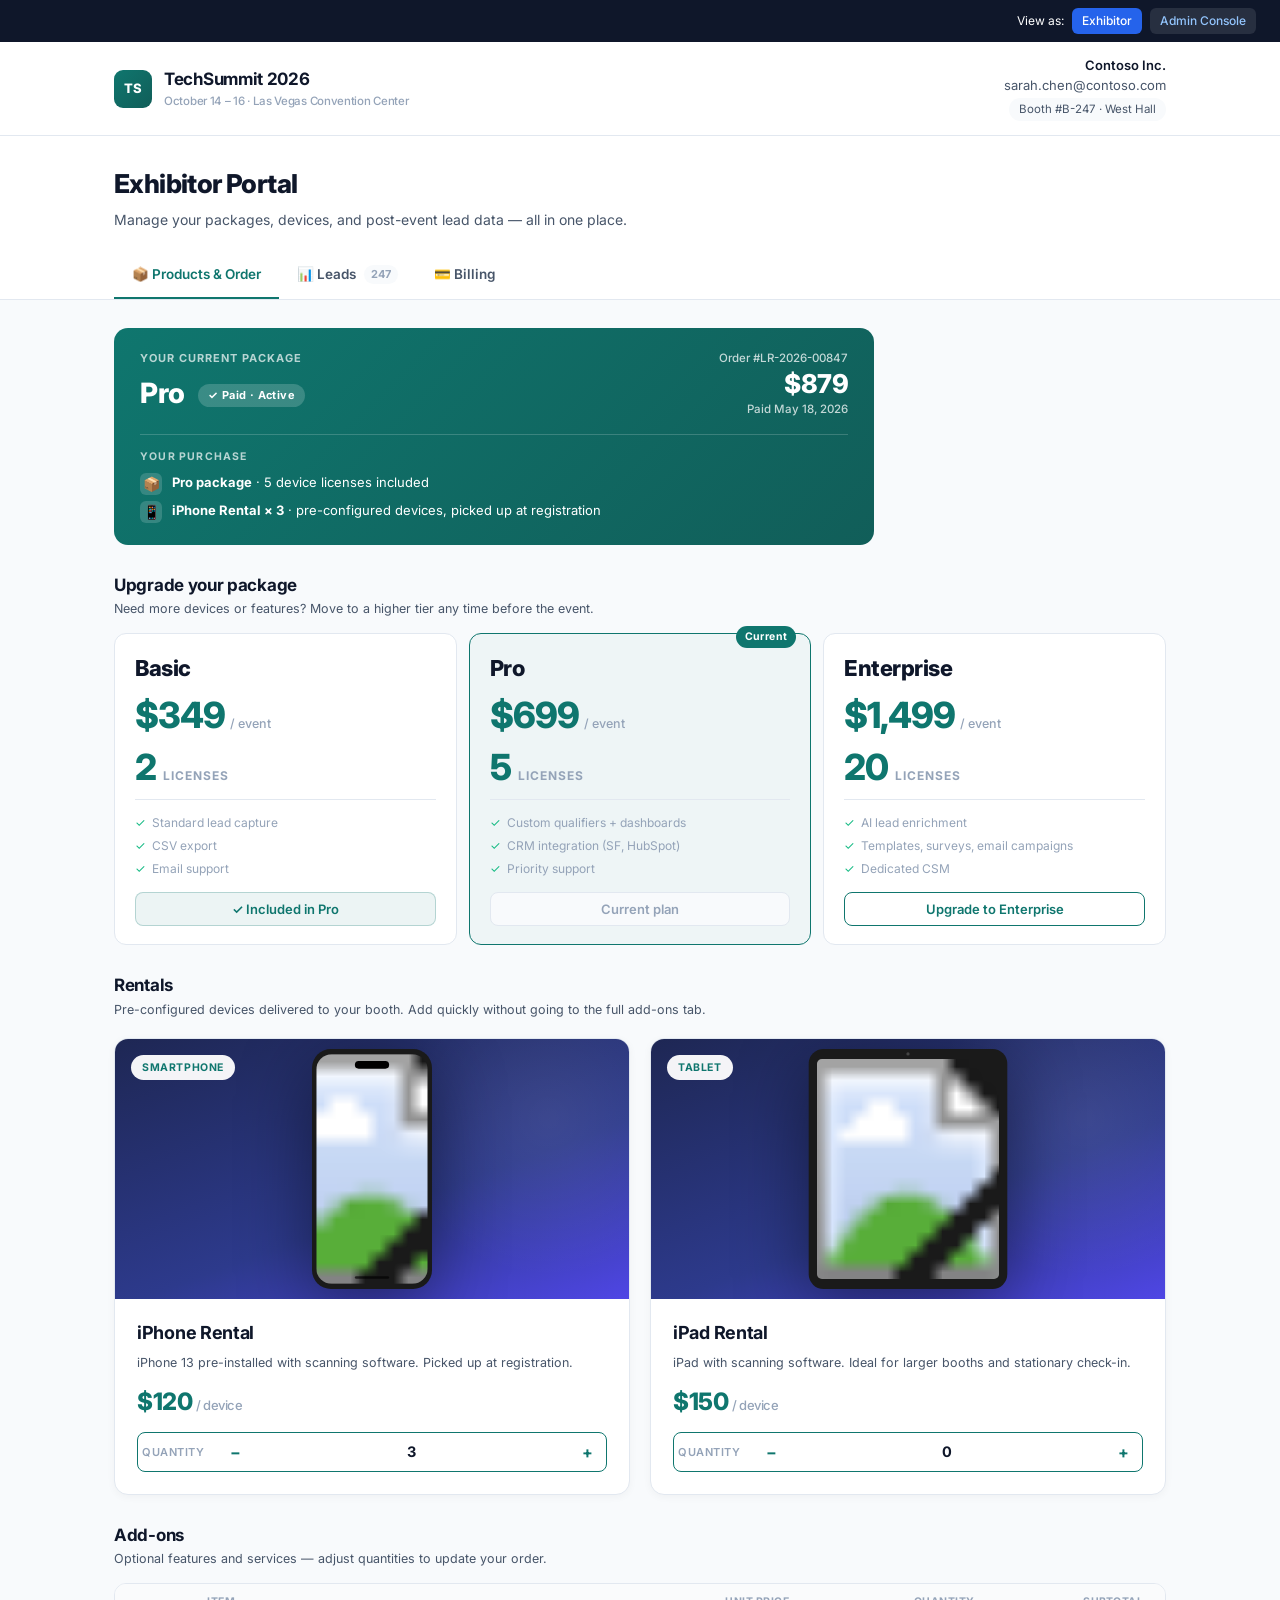
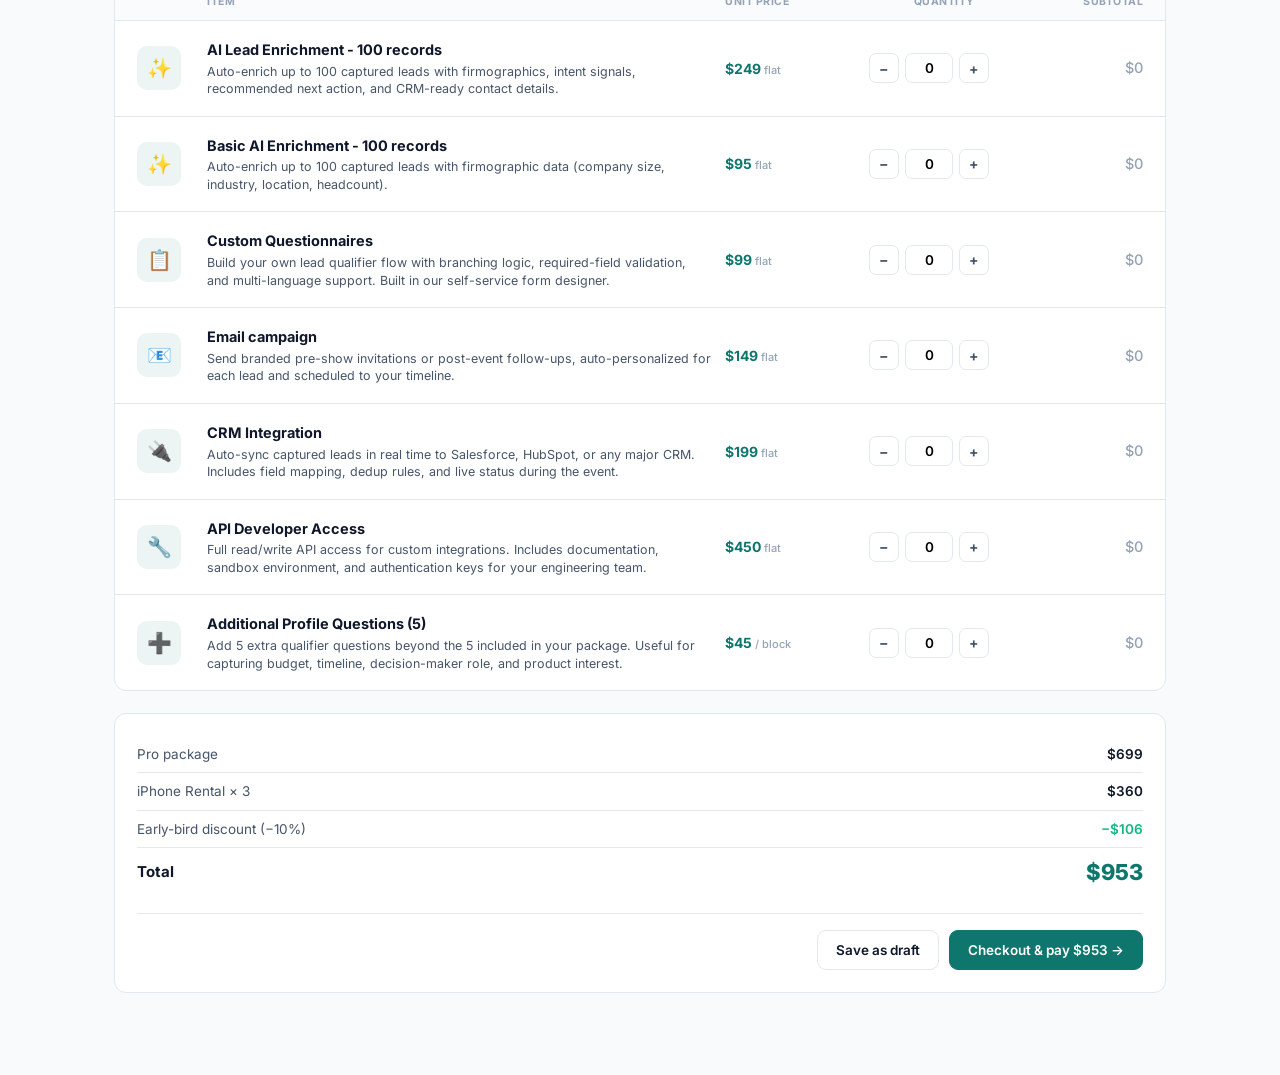
==== commit b194201b: "Enhance README with shared directory structure and update HTML files for improved styling and layout" ====
--- a/index.html
+++ b/index.html
@@ -488,6 +488,13 @@
     cursor: not-allowed;
   }
   .pkg-opt.current .opt-btn:hover { background: var(--bg); color: var(--text-3); }
+  .pkg-opt .opt-btn.included {
+    background: rgba(15,118,110,0.08);
+    border-color: rgba(15,118,110,0.25);
+    color: var(--brand);
+    cursor: not-allowed;
+  }
+  .pkg-opt .opt-btn.included:hover { background: rgba(15,118,110,0.08); color: var(--brand); }
 
   /* Add-ons form (Sapphire-style) */
   .addons-form {
--- a/shared/tokens.css
+++ b/shared/tokens.css
@@ -0,0 +1,22 @@
+* { box-sizing: border-box; margin: 0; padding: 0; }
+
+:root {
+  --bg: #F8FAFC;
+  --surface: #FFFFFF;
+  --border: #E2E8F0;
+  --text: #0F172A;
+  --text-2: #475569;
+  --text-3: #94A3B8;
+  --success: #10B981;
+  --warning: #F59E0B;
+  --danger: #EF4444;
+  --demo-bar-bg: #0F172A;
+  --demo-bar-link: #93C5FD;
+}
+
+@keyframes fadeOut {
+  0% { opacity: 0; transform: translateY(8px); }
+  15% { opacity: 1; transform: translateY(0); }
+  75% { opacity: 1; transform: translateY(0); }
+  100% { opacity: 0; transform: translateY(-4px); }
+}
--- a/shared/components.css
+++ b/shared/components.css
@@ -0,0 +1,162 @@
+.demo-bar {
+  background: var(--demo-bar-bg);
+  color: white;
+  padding: 8px 24px;
+  font-size: 12px;
+  display: flex;
+  justify-content: space-between;
+  align-items: center;
+  z-index: 100;
+}
+.demo-bar .label { opacity: 0.7; margin-right: 6px; }
+.demo-bar a { color: var(--demo-bar-link); text-decoration: none; font-weight: 500; }
+.demo-bar .toggle { display: flex; gap: 8px; align-items: center; }
+.demo-bar .toggle a {
+  padding: 4px 10px;
+  border-radius: 6px;
+  background: rgba(255, 255, 255, 0.1);
+}
+.demo-bar .toggle a.active {
+  background: var(--demo-toggle-active, var(--accent));
+  color: white;
+}
+
+.view { display: none; }
+.view.active { display: block; }
+
+.modal-overlay {
+  position: fixed;
+  top: 0; left: 0; right: 0; bottom: 0;
+  background: rgba(15, 23, 42, 0.55);
+  display: none;
+  align-items: center;
+  justify-content: center;
+  z-index: 1000;
+  backdrop-filter: blur(4px);
+}
+.modal-overlay.open { display: flex; }
+.modal {
+  background: white;
+  border-radius: 14px;
+  width: 100%;
+  max-width: 520px;
+  max-height: 86vh;
+  overflow: hidden;
+  box-shadow: 0 20px 50px rgba(0, 0, 0, 0.3);
+  display: flex;
+  flex-direction: column;
+}
+.modal .modal-head, .modal .modal-foot { flex-shrink: 0; }
+.modal .modal-body { flex: 1; overflow-y: auto; }
+.modal-head {
+  padding: 18px 22px 14px;
+  border-bottom: 1px solid var(--border);
+  display: flex;
+  justify-content: space-between;
+  align-items: center;
+}
+.modal-head h3 {
+  font-size: 17px;
+  font-weight: 700;
+  letter-spacing: -0.3px;
+}
+.modal-head .close {
+  background: none;
+  border: none;
+  font-size: 22px;
+  color: var(--text-3);
+  cursor: pointer;
+  line-height: 1;
+  padding: 0 4px;
+}
+.modal-head .close:hover { color: var(--text); }
+.modal-body { padding: 20px 22px; }
+.modal-row { margin-bottom: 16px; }
+.modal-row label {
+  display: block;
+  font-size: 12px;
+  font-weight: 700;
+  color: var(--text-2);
+  text-transform: uppercase;
+  letter-spacing: 0.5px;
+  margin-bottom: 6px;
+}
+.modal-row input[type="text"],
+.modal-row input[type="number"],
+.modal-row textarea,
+.modal-row select {
+  width: 100%;
+  padding: 10px 12px;
+  border: 1px solid var(--border);
+  border-radius: 8px;
+  font-size: 13.5px;
+  font-family: inherit;
+  outline: none;
+}
+.modal-row input:focus,
+.modal-row textarea:focus,
+.modal-row select:focus { border-color: var(--accent); }
+.modal-row .input-prefix {
+  display: flex;
+  align-items: center;
+  border: 1px solid var(--border);
+  border-radius: 8px;
+  overflow: hidden;
+}
+.modal-row .input-prefix span {
+  padding: 10px 12px;
+  background: var(--bg);
+  color: var(--text-2);
+  font-weight: 600;
+  border-right: 1px solid var(--border);
+  font-size: 13.5px;
+}
+.modal-row .input-prefix input {
+  border: none;
+  flex: 1;
+  padding: 10px 12px;
+  font-size: 13.5px;
+  font-family: inherit;
+  outline: none;
+}
+.modal-foot {
+  padding: 14px 22px 18px;
+  border-top: 1px solid var(--border);
+  display: flex;
+  justify-content: flex-end;
+  gap: 8px;
+}
+.modal-foot button {
+  padding: 9px 16px;
+  border-radius: 8px;
+  font-weight: 600;
+  font-size: 13px;
+  cursor: pointer;
+  border: 1px solid var(--border);
+  background: white;
+  color: var(--text);
+  font-family: inherit;
+}
+.modal-foot button.primary {
+  background: var(--accent);
+  color: white;
+  border-color: var(--accent);
+}
+.modal-foot button:hover { background: var(--bg); }
+.modal-foot button.primary:hover { background: #4F46E5; }
+
+.lr-toast {
+  position: fixed;
+  bottom: 24px;
+  right: 24px;
+  background: #10B981;
+  color: white;
+  padding: 10px 18px;
+  border-radius: 8px;
+  font-weight: 600;
+  font-size: 13px;
+  font-family: Inter, sans-serif;
+  box-shadow: 0 4px 14px rgba(0, 0, 0, 0.18);
+  z-index: 2000;
+  animation: fadeOut 2s forwards;
+}
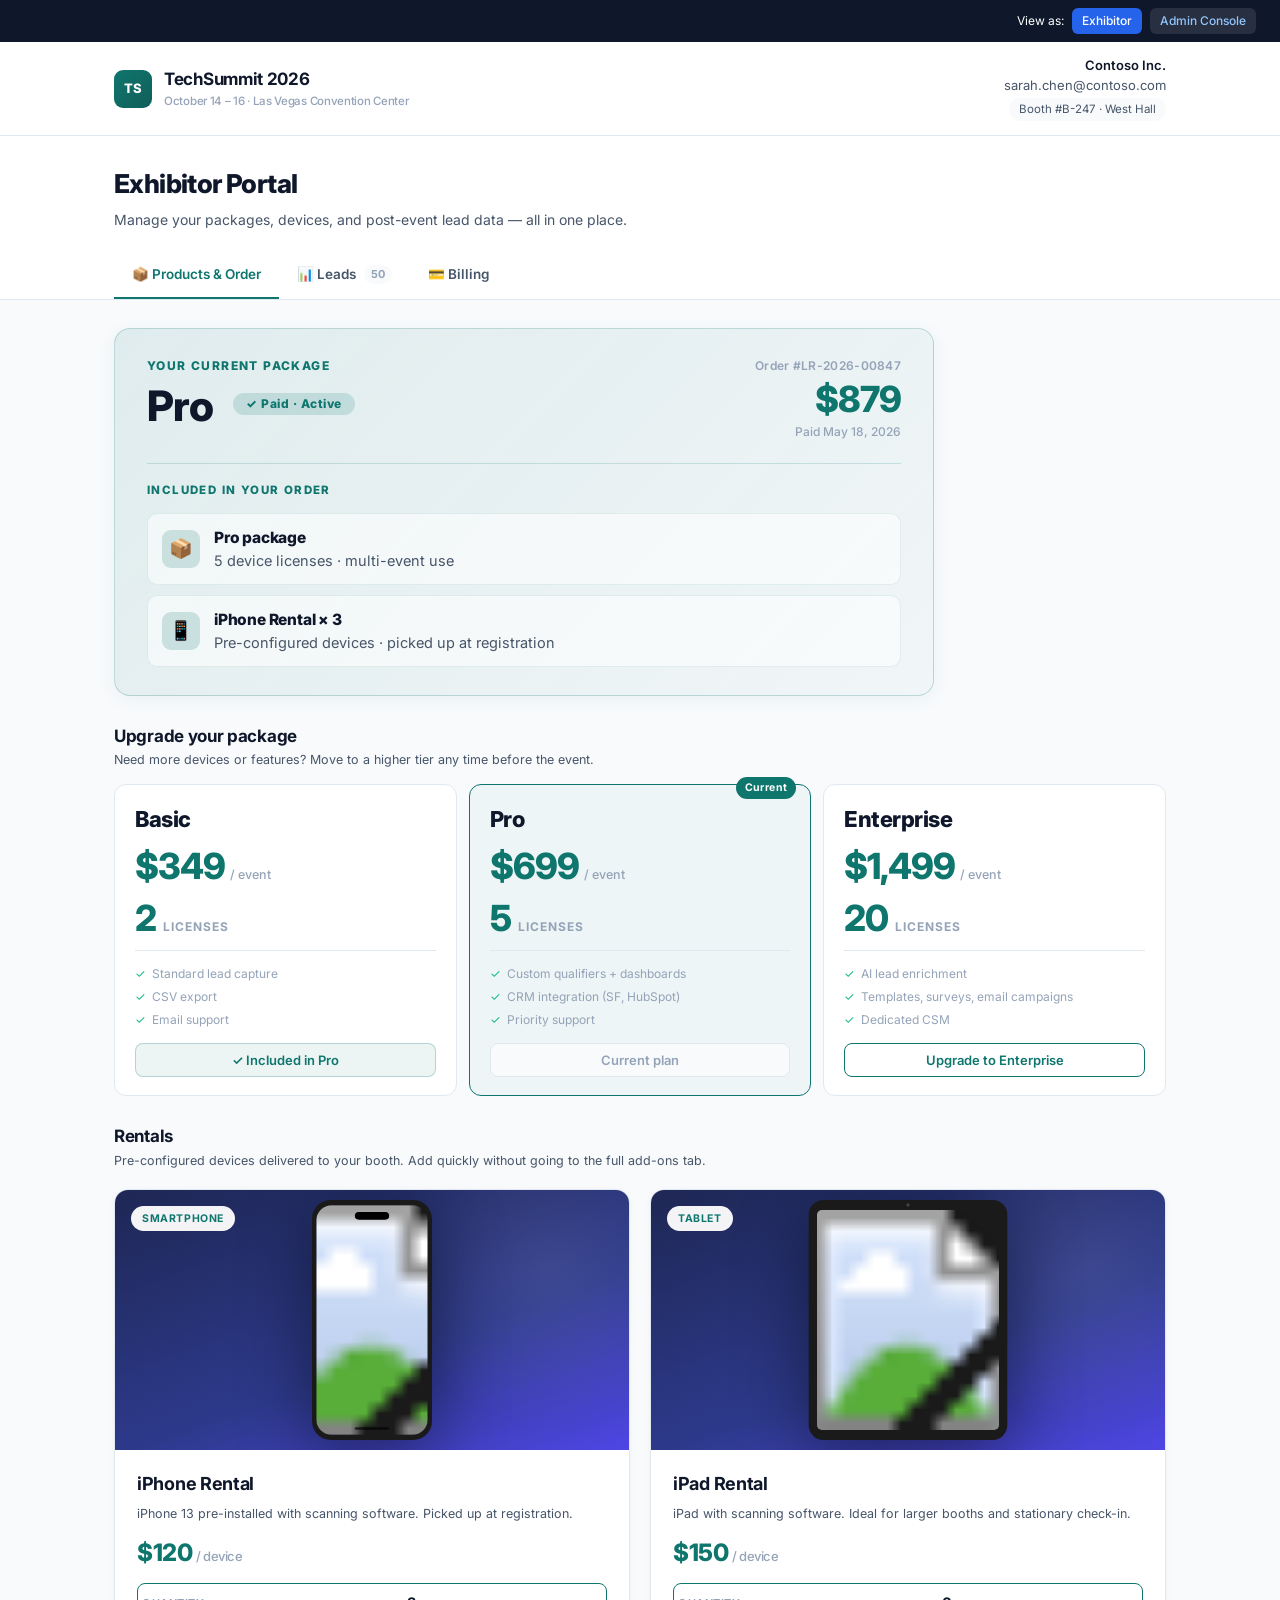
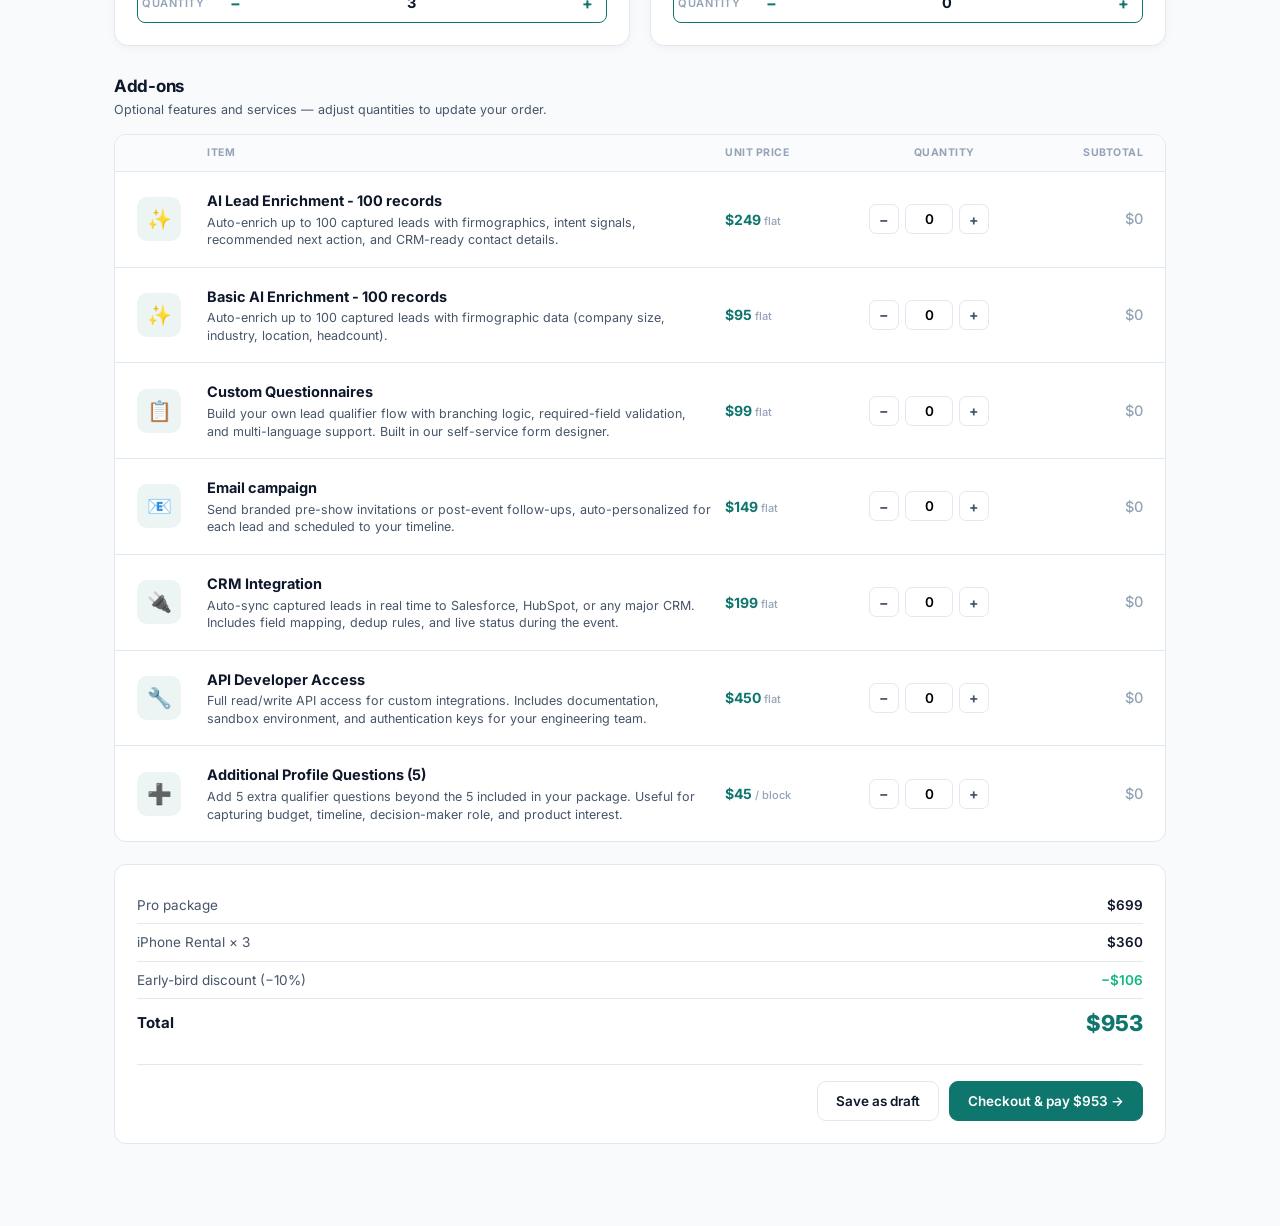
==== commit 89b9c5a3: "Bigger fonts + clearer hierarchy in current-package banner" ====
--- a/index.html
+++ b/index.html
@@ -117,12 +117,14 @@
   }
   /* Current package card */
   .current-card {
-    background: linear-gradient(135deg, #0F766E, #115E59);
-    color: white;
-    border-radius: 14px;
-    padding: 22px 26px;
+    background: linear-gradient(135deg, rgba(15,118,110,0.10), rgba(15,118,110,0.03));
+    border: 1px solid rgba(15,118,110,0.22);
+    color: var(--text);
+    border-radius: 16px;
+    padding: 28px 32px;
     margin-bottom: 28px;
-    max-width: 760px;
+    max-width: 820px;
+    box-shadow: 0 4px 18px rgba(15,118,110,0.06);
   }
   .current-card .cc-top {
     display: flex;
@@ -132,48 +134,52 @@
   }
   .current-card .cc-top-right { text-align: right; }
   .current-card .lbl {
-    font-size: 11px;
-    letter-spacing: 1px;
+    font-size: 12px;
+    letter-spacing: 1.4px;
     text-transform: uppercase;
-    font-weight: 700;
-    opacity: 0.7;
+    font-weight: 800;
+    color: var(--brand);
+    margin-bottom: 10px;
+  }
+  .current-card .pkg-name {
+    font-size: 42px;
+    font-weight: 800;
+    letter-spacing: -1.2px;
+    color: var(--text);
+    line-height: 1;
+  }
+  .current-card .cc-order {
+    font-size: 12px;
+    color: var(--text-3);
+    font-weight: 600;
     margin-bottom: 6px;
-  }
-  .current-card .pkg-name {
-    font-size: 28px;
+    letter-spacing: 0.3px;
+  }
+  .current-card .cc-price {
+    font-size: 36px;
     font-weight: 800;
-    letter-spacing: -0.5px;
-  }
-  .current-card .cc-order {
-    font-size: 11.5px;
-    opacity: 0.75;
-    font-weight: 500;
-    margin-bottom: 4px;
-  }
-  .current-card .cc-price {
-    font-size: 26px;
-    font-weight: 800;
-    letter-spacing: -0.5px;
+    letter-spacing: -1px;
     line-height: 1;
+    color: var(--brand);
   }
   .current-card .cc-paid-date {
-    font-size: 11.5px;
-    opacity: 0.75;
-    margin-top: 4px;
+    font-size: 12px;
+    color: var(--text-3);
+    margin-top: 6px;
     font-weight: 500;
   }
   .current-card .cc-divider {
     height: 1px;
-    background: rgba(255,255,255,0.18);
-    margin: 16px 0 14px;
+    background: rgba(15,118,110,0.18);
+    margin: 22px 0 18px;
   }
   .current-card .cc-items-lbl {
-    font-size: 10.5px;
-    letter-spacing: 1.2px;
+    font-size: 11.5px;
+    letter-spacing: 1.4px;
     text-transform: uppercase;
-    font-weight: 700;
-    opacity: 0.7;
-    margin-bottom: 8px;
+    font-weight: 800;
+    color: var(--brand);
+    margin-bottom: 14px;
   }
   .current-card .cc-items-list {
     list-style: none;
@@ -181,38 +187,53 @@
     margin: 0;
     display: flex;
     flex-direction: column;
-    gap: 6px;
+    gap: 10px;
   }
   .current-card .cc-items-list li {
     display: flex;
-    gap: 10px;
-    align-items: flex-start;
-    font-size: 13px;
-    line-height: 1.45;
+    gap: 14px;
+    align-items: center;
+    font-size: 14.5px;
+    line-height: 1.5;
+    color: var(--text-2);
+    padding: 12px 14px;
+    background: rgba(255,255,255,0.55);
+    border: 1px solid rgba(15,118,110,0.10);
+    border-radius: 10px;
   }
   .current-card .cc-ic {
-    font-size: 14px;
+    font-size: 19px;
     flex-shrink: 0;
-    width: 22px;
-    height: 22px;
-    background: rgba(255,255,255,0.16);
-    border-radius: 6px;
+    width: 38px;
+    height: 38px;
+    background: rgba(15,118,110,0.18);
+    border-radius: 9px;
     display: inline-flex;
     align-items: center;
     justify-content: center;
   }
   .current-card .cc-text { flex: 1; }
-  .current-card .cc-text b { font-weight: 700; }
+  .current-card .cc-text b {
+    display: block;
+    font-weight: 800;
+    color: var(--text);
+    font-size: 15.5px;
+    margin-bottom: 1px;
+    letter-spacing: -0.2px;
+  }
   .status-pill {
     display: inline-block;
-    background: rgba(255,255,255,0.18);
-    padding: 3px 10px;
+    background: rgba(15,118,110,0.16);
+    color: var(--brand);
+    padding: 5px 13px;
     border-radius: 999px;
-    font-size: 11px;
-    font-weight: 700;
-    margin-left: 8px;
-    letter-spacing: 0.4px;
+    font-size: 12px;
+    font-weight: 800;
+    margin-left: 14px;
+    letter-spacing: 0.5px;
     vertical-align: middle;
+    position: relative;
+    top: -6px;
   }
   .status-pill.paid::before {
     content: "✓ ";
@@ -680,81 +701,154 @@
   .field input:focus, .field select:focus { border-color: var(--brand); }
   .field input[readonly] { background: var(--bg); color: var(--text-2); }
 
-  /* Lead delivery card */
-  .delivery-card {
-    background: linear-gradient(135deg, rgba(15,118,110,0.06), rgba(15,118,110,0.02));
-    border: 1px solid rgba(15,118,110,0.20);
+  /* Shipping options */
+  .ship-options {
+    display: flex;
+    flex-direction: column;
+    gap: 12px;
+  }
+  .ship-opt {
+    display: flex;
+    gap: 12px;
+    align-items: flex-start;
+    border: 1.5px solid var(--border);
     border-radius: 12px;
-    padding: 14px 18px;
-    margin-bottom: 18px;
+    padding: 14px 16px;
+    cursor: pointer;
+    transition: border-color 0.15s, background 0.15s;
+  }
+  .ship-opt:hover { border-color: var(--brand); }
+  .ship-opt.selected {
+    border-color: var(--brand);
+    background: rgba(15,118,110,0.04);
+  }
+  .ship-opt input[type="radio"] {
+    accent-color: var(--brand);
+    width: 18px;
+    height: 18px;
+    margin-top: 2px;
+    flex-shrink: 0;
+  }
+  .ship-opt-body { flex: 1; min-width: 0; }
+  .ship-opt-head {
     display: flex;
     align-items: center;
-    gap: 16px;
-  }
-  .delivery-card .delivery-icon {
-    width: 42px; height: 42px;
-    background: rgba(15,118,110,0.12);
+    gap: 8px;
+    flex-wrap: wrap;
+    margin-bottom: 4px;
+  }
+  .ship-icon { font-size: 16px; }
+  .ship-title { font-weight: 700; font-size: 14.5px; color: var(--text); }
+  .ship-tag {
+    background: rgba(15,118,110,0.14);
+    color: var(--brand);
+    font-size: 10.5px;
+    font-weight: 700;
+    padding: 3px 8px;
+    border-radius: 999px;
+    letter-spacing: 0.3px;
+    text-transform: uppercase;
+  }
+  .ship-tag.muted {
+    background: var(--bg);
+    color: var(--text-3);
+  }
+  .ship-opt-desc {
+    color: var(--text-2);
+    font-size: 12.5px;
+    line-height: 1.5;
+  }
+  .ship-address-fields {
+    display: none;
+    margin-top: 14px;
+    padding-top: 14px;
+    border-top: 1px solid var(--border);
+  }
+  .ship-opt.selected .ship-address-fields { display: block; }
+  .ship-opt[data-ship="booth"] .ship-address-fields { display: none !important; }
+
+  /* Upsell / marketing card */
+  .upsell-card {
+    background: linear-gradient(135deg, #FAF5FF 0%, #F5F3FF 100%);
+    border: 1px solid rgba(124,92,255,0.25);
+    border-radius: 14px;
+    padding: 18px 22px;
+    margin-bottom: 22px;
+    display: flex;
+    align-items: center;
+    gap: 18px;
+    position: relative;
+    overflow: hidden;
+  }
+  .upsell-card::before {
+    content: "";
+    position: absolute;
+    top: -40px; right: -40px;
+    width: 180px; height: 180px;
+    border-radius: 50%;
+    background: radial-gradient(circle, rgba(124,92,255,0.10) 0%, rgba(124,92,255,0) 70%);
+    pointer-events: none;
+  }
+  .upsell-icon {
+    width: 52px; height: 52px;
+    background: linear-gradient(135deg, #9C7BFF, #6E50E5);
+    color: white;
+    border-radius: 12px;
+    display: flex; align-items: center; justify-content: center;
+    font-size: 24px;
+    flex-shrink: 0;
+    box-shadow: 0 4px 14px rgba(124,92,255,0.32);
+    position: relative;
+    z-index: 1;
+  }
+  .upsell-body {
+    flex: 1;
+    min-width: 0;
+    position: relative;
+    z-index: 1;
+  }
+  .upsell-tag {
+    display: inline-block;
+    background: rgba(124,92,255,0.16);
+    color: #6E50E5;
+    font-size: 10.5px;
+    font-weight: 700;
+    padding: 3px 10px;
+    border-radius: 999px;
+    letter-spacing: 0.4px;
+    text-transform: uppercase;
+    margin-bottom: 6px;
+  }
+  .upsell-title {
+    font-size: 16.5px;
+    font-weight: 800;
+    letter-spacing: -0.3px;
+    color: var(--text);
+    margin-bottom: 4px;
+  }
+  .upsell-desc {
+    color: var(--text-2);
+    font-size: 13px;
+    line-height: 1.5;
+  }
+  .upsell-btn {
+    background: linear-gradient(135deg, #7C5CFF, #6E50E5);
+    color: white;
+    text-decoration: none;
+    padding: 12px 22px;
     border-radius: 10px;
-    display: flex; align-items: center; justify-content: center;
-    font-size: 18px;
+    font-weight: 700;
+    font-size: 13.5px;
+    white-space: nowrap;
     flex-shrink: 0;
-  }
-  .delivery-card .delivery-body { flex: 1; min-width: 0; }
-  .delivery-card .delivery-lbl {
-    font-size: 10.5px;
-    text-transform: uppercase;
-    letter-spacing: 1.2px;
-    font-weight: 700;
-    color: var(--brand);
-    margin-bottom: 8px;
-  }
-  .delivery-card .delivery-flow {
-    display: flex;
-    align-items: center;
-    gap: 10px;
-    flex-wrap: wrap;
-    font-size: 13px;
-  }
-  .delivery-card .step {
-    color: var(--text-3);
-    background: white;
-    border: 1px solid var(--border);
-    padding: 6px 12px;
-    border-radius: 999px;
-    font-size: 12.5px;
-  }
-  .delivery-card .step b {
-    color: var(--text-3);
-    margin-right: 4px;
-    font-weight: 700;
-  }
-  .delivery-card .step.active {
-    background: white;
-    border-color: var(--brand);
-    color: var(--text);
-  }
-  .delivery-card .step.active b {
-    color: var(--brand);
-  }
-  .delivery-card .step-arrow {
-    color: var(--text-3);
-    font-size: 14px;
-  }
-  .delivery-card .delivery-edit {
-    background: white;
-    border: 1px solid var(--brand);
-    color: var(--brand);
-    padding: 9px 14px;
-    border-radius: 9px;
-    font-weight: 600;
-    font-size: 12.5px;
-    cursor: pointer;
-    font-family: inherit;
-    white-space: nowrap;
-  }
-  .delivery-card .delivery-edit:hover {
-    background: var(--brand);
-    color: white;
+    box-shadow: 0 4px 14px rgba(124,92,255,0.28);
+    transition: transform 0.15s, box-shadow 0.15s;
+    position: relative;
+    z-index: 1;
+  }
+  .upsell-btn:hover {
+    transform: translateY(-1px);
+    box-shadow: 0 6px 20px rgba(124,92,255,0.40);
   }
 
   /* ====== LEADS VIEW ====== */
@@ -798,8 +892,46 @@
     font-family: inherit;
   }
   .leads-toolbar .filter:hover { border-color: var(--brand); }
-  .leads-toolbar .export {
+  .leads-toolbar .export-wrap {
+    position: relative;
     margin-left: auto;
+  }
+  .leads-toolbar .export-btn {
+    background: white;
+    color: var(--text);
+    border: 1px solid var(--border);
+    padding: 9px 16px;
+    border-radius: 9px;
+    font-size: 13px;
+    font-weight: 600;
+    cursor: pointer;
+    font-family: inherit;
+  }
+  .leads-toolbar .export-btn:hover { background: var(--bg); border-color: var(--text-3); }
+  .leads-toolbar .export-menu {
+    display: none;
+    position: absolute;
+    top: calc(100% + 4px);
+    right: 0;
+    background: white;
+    border: 1px solid var(--border);
+    border-radius: 9px;
+    box-shadow: 0 8px 22px rgba(0,0,0,0.10);
+    z-index: 100;
+    min-width: 200px;
+    overflow: hidden;
+  }
+  .leads-toolbar .export-menu.open { display: block; }
+  .leads-toolbar .export-menu a {
+    display: block;
+    padding: 9px 14px;
+    color: var(--text);
+    text-decoration: none;
+    font-size: 13px;
+    font-weight: 500;
+  }
+  .leads-toolbar .export-menu a:hover { background: var(--bg); }
+  .leads-toolbar .push-crm-btn {
     background: var(--brand);
     color: white;
     border: 1px solid var(--brand);
@@ -809,11 +941,8 @@
     font-weight: 600;
     cursor: pointer;
     font-family: inherit;
-    display: inline-flex;
-    align-items: center;
-    gap: 6px;
-  }
-  .leads-toolbar .export:hover { background: var(--brand-dark); }
+  }
+  .leads-toolbar .push-crm-btn:hover { background: var(--brand-dark); }
 
   .leads-stats {
     display: grid;
@@ -915,6 +1044,32 @@
     background: var(--brand);
     color: white;
     border-color: var(--brand);
+  }
+  .table-footer .pagination .pg-btn {
+    padding: 6px 11px;
+    border: 1px solid var(--border);
+    background: white;
+    border-radius: 7px;
+    font-size: 12.5px;
+    font-family: inherit;
+    cursor: pointer;
+    font-weight: 600;
+    color: var(--text-2);
+    transition: all 0.15s;
+  }
+  .table-footer .pagination .pg-btn:hover:not(:disabled):not(.active) {
+    background: var(--bg);
+    border-color: var(--brand);
+    color: var(--brand);
+  }
+  .table-footer .pagination .pg-btn.active {
+    background: var(--brand);
+    color: white;
+    border-color: var(--brand);
+  }
+  .table-footer .pagination .pg-btn:disabled {
+    opacity: 0.4;
+    cursor: not-allowed;
   }
 
   /* Checkout modal */
@@ -1131,7 +1286,7 @@
       <p>Manage your packages, devices, and post-event lead data — all in one place.</p>
       <div class="tabs">
         <a onclick="showView('order', this)" class="active">📦 Products &amp; Order</a>
-        <a onclick="showView('leads', this)">📊 Leads <span class="num">247</span></a>
+        <a onclick="showView('leads', this)">📊 Leads <span class="num">50</span></a>
         <a onclick="showView('billing', this)">💳 Billing</a>
       </div>
     </div>
@@ -1155,10 +1310,16 @@
         </div>
         <div class="cc-divider"></div>
         <div class="cc-items">
-          <div class="cc-items-lbl">Your purchase</div>
+          <div class="cc-items-lbl">Included in your order</div>
           <ul class="cc-items-list">
-            <li><span class="cc-ic">📦</span><span class="cc-text"><b>Pro package</b> · 5 device licenses included</span></li>
-            <li><span class="cc-ic">📱</span><span class="cc-text"><b>iPhone Rental × 3</b> · pre-configured devices, picked up at registration</span></li>
+            <li>
+              <span class="cc-ic">📦</span>
+              <span class="cc-text"><b>Pro package</b>5 device licenses · multi-event use</span>
+            </li>
+            <li>
+              <span class="cc-ic">📱</span>
+              <span class="cc-text"><b>iPhone Rental × 3</b>Pre-configured devices · picked up at registration</span>
+            </li>
           </ul>
         </div>
       </div>
@@ -1215,21 +1376,14 @@
 
     <!-- =========== LEADS VIEW =========== -->
     <div class="view" id="view-leads">
-      <div class="delivery-card">
-        <div class="delivery-icon">📤</div>
-        <div class="delivery-body">
-          <div class="delivery-lbl">How leads are delivered</div>
-          <div class="delivery-flow">
-            <span class="step active"><b>1.</b> Captured on-site</span>
-            <span class="step-arrow">→</span>
-            <span class="step active"><b>2.</b> Synced to <b>Salesforce</b></span>
-            <span class="step-arrow">→</span>
-            <span class="step active"><b>3.</b> Daily digest to <b>3 recipients</b></span>
-            <span class="step-arrow">→</span>
-            <span class="step"><b>4.</b> CSV available anytime</span>
-          </div>
-        </div>
-        <button class="delivery-edit">Edit delivery →</button>
+      <div class="upsell-card">
+        <div class="upsell-icon">✨</div>
+        <div class="upsell-body">
+          <div class="upsell-tag">Limited offer · 25% off for current customers</div>
+          <div class="upsell-title">Want to know more about your booth visitors?</div>
+          <div class="upsell-desc">Unlock advanced lead retrieval — AI-enriched profiles, intent signals, and personalized follow-up recommendations. Turn every scan into a qualified opportunity.</div>
+        </div>
+        <a href="https://calendly.com/richard-leadature" target="_blank" class="upsell-btn">📞 Talk to us</a>
       </div>
 
       <div class="sec-h">
@@ -1242,15 +1396,15 @@
       <div class="leads-stats">
         <div class="stat">
           <div class="lbl">Total leads</div>
-          <div class="v">247</div>
+          <div class="v">50</div>
         </div>
         <div class="stat">
           <div class="lbl">Hot (meeting requested)</div>
-          <div class="v">38 <small>· 15%</small></div>
+          <div class="v">17 <small>· 34%</small></div>
         </div>
         <div class="stat">
           <div class="lbl">Email opt-in</div>
-          <div class="v">211 <small>· 85%</small></div>
+          <div class="v">45 <small>· 90%</small></div>
         </div>
         <div class="stat">
           <div class="lbl">Devices in use</div>
@@ -1261,13 +1415,17 @@
       <div class="leads-toolbar">
         <div class="search">
           <span class="icon">🔍</span>
-          <input placeholder="Search leads by name, company, email…" />
-        </div>
-        <button class="filter">Follow-up ▾</button>
-        <button class="filter">Product interest ▾</button>
-        <button class="filter">Booth staff ▾</button>
-        <button class="filter">Day ▾</button>
-        <button class="export">📤 Export to CSV</button>
+          <input id="leadsSearch" placeholder="Search by name, company, title…" oninput="filterLeads()" />
+        </div>
+        <div class="export-wrap">
+          <button class="export-btn" onclick="toggleExportMenu()">Export ▾</button>
+          <div class="export-menu" id="exportMenu">
+            <a href="#" onclick="doExport('csv'); return false;">📄 Export as CSV</a>
+            <a href="#" onclick="doExport('xlsx'); return false;">📊 Export as Excel</a>
+            <a href="#" onclick="doExport('json'); return false;">{ } Export as JSON</a>
+          </div>
+        </div>
+        <button class="push-crm-btn" onclick="pushToCrm()">Push to CRM ↗</button>
       </div>
 
       <div class="leads-table-wrap">
@@ -1285,7 +1443,7 @@
               <th>Opt-in</th>
             </tr>
           </thead>
-          <tbody>
+          <tbody id="leadsTbody">
             <tr>
               <td class="nm"><b>Robert Carter</b><div class="e">r.carter@fabrikam.com</div></td>
               <td class="co"><b>Fabrikam Industries</b><div class="t">Director, Platform Engineering</div></td>
@@ -1421,7 +1579,8 @@
           </tbody>
         </table>
         <div class="table-footer">
-          <div>Showing 12 of 247 leads</div>
+          <div id="leadsCount">Showing 1–20 of 50 leads</div>
+          <div class="pagination" id="leadsPagination"></div>
           <div class="pagination">
             <button>←</button>
             <button class="active">1</button>
@@ -1469,11 +1628,44 @@
       </div>
 
       <div class="form-grid">
-        <h3>Shipping address (for rented hardware)</h3>
-        <div class="form-row full">
-          <div class="field" style="display: flex; align-items: center; gap: 8px;">
-            <input type="checkbox" checked style="width: auto;" /> <label style="margin: 0;">Same as billing address</label>
-          </div>
+        <h3>Shipping (for rented hardware)</h3>
+        <p style="color: var(--text-2); font-size: 13px; margin-bottom: 14px; margin-top: -8px;">Where should we deliver your rented devices?</p>
+
+        <div class="ship-options">
+          <label class="ship-opt selected" onclick="selectShip(this, 'booth')">
+            <input type="radio" name="ship" value="booth" checked />
+            <div class="ship-opt-body">
+              <div class="ship-opt-head">
+                <span class="ship-icon">📦</span>
+                <span class="ship-title">Ship to booth</span>
+                <span class="ship-tag">Recommended · No extra cost</span>
+              </div>
+              <div class="ship-opt-desc">Devices delivered straight to your booth on event day. Pre-configured, ready to scan. Just pick them up at registration.</div>
+            </div>
+          </label>
+
+          <label class="ship-opt" onclick="selectShip(this, 'address')">
+            <input type="radio" name="ship" value="address" />
+            <div class="ship-opt-body">
+              <div class="ship-opt-head">
+                <span class="ship-icon">🏢</span>
+                <span class="ship-title">Ship to address</span>
+                <span class="ship-tag muted">+ shipping cost</span>
+              </div>
+              <div class="ship-opt-desc">We'll ship devices to a custom address 5 business days before the event. You bring them on-site.</div>
+
+              <div class="ship-address-fields" id="shipAddressFields">
+                <div class="form-row full">
+                  <div class="field"><label>Street address</label><input type="text" placeholder="1500 Innovation Way" /></div>
+                </div>
+                <div class="form-row thirds">
+                  <div class="field"><label>City</label><input type="text" placeholder="San Jose" /></div>
+                  <div class="field"><label>State</label><input type="text" placeholder="CA" /></div>
+                  <div class="field"><label>ZIP</label><input type="text" placeholder="95134" /></div>
+                </div>
+              </div>
+            </div>
+          </label>
         </div>
       </div>
 
@@ -1555,8 +1747,17 @@
   <script src="shared/ui.js"></script>
   <script src="shared/render.js"></script>
   <script src="shared/exhibitor.js"></script>
+  <script src="shared/leads.js"></script>
   <script>
     document.addEventListener('DOMContentLoaded', () => LR.exhibitor.init());
+
+    // Shipping option toggle
+    function selectShip(el, val) {
+      document.querySelectorAll('.ship-opt').forEach(o => o.classList.remove('selected'));
+      el.classList.add('selected');
+      const radio = el.querySelector('input[type="radio"]');
+      if (radio) radio.checked = true;
+    }
   </script>
 </body>
 </html>
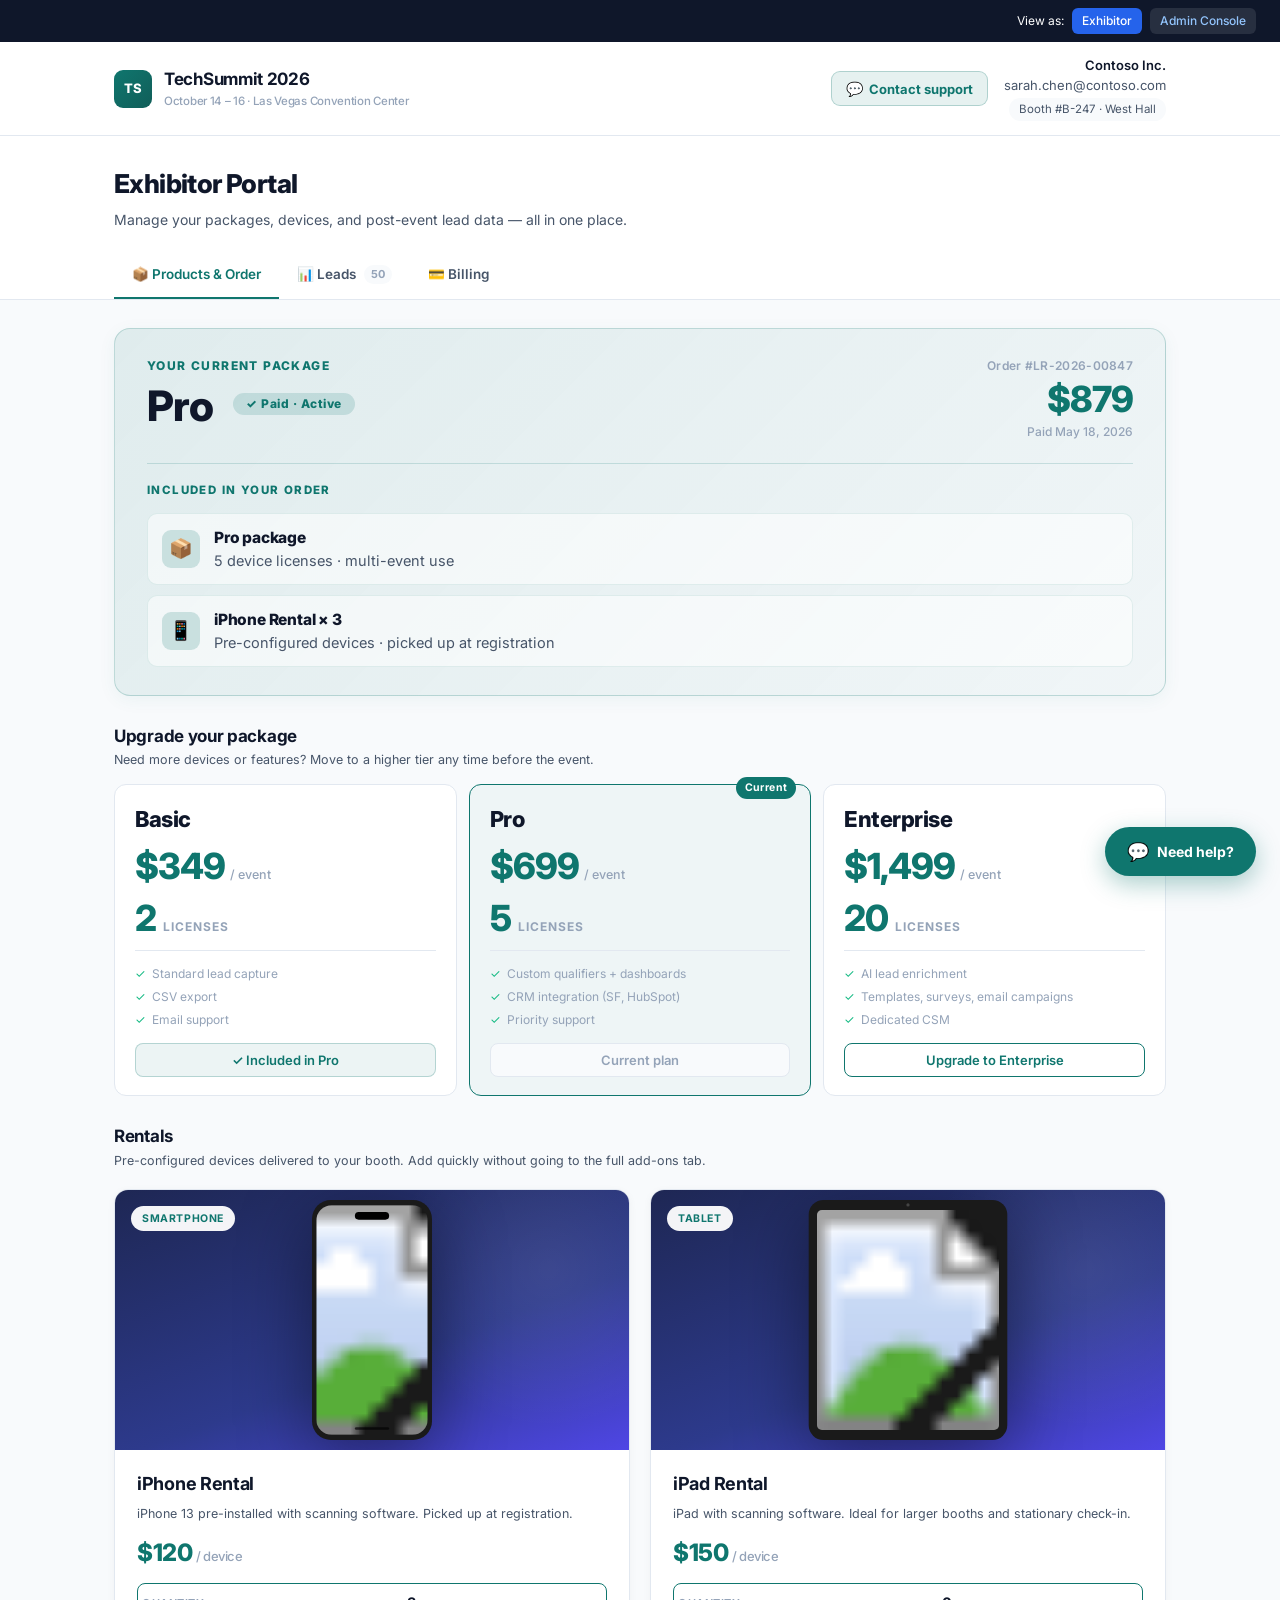
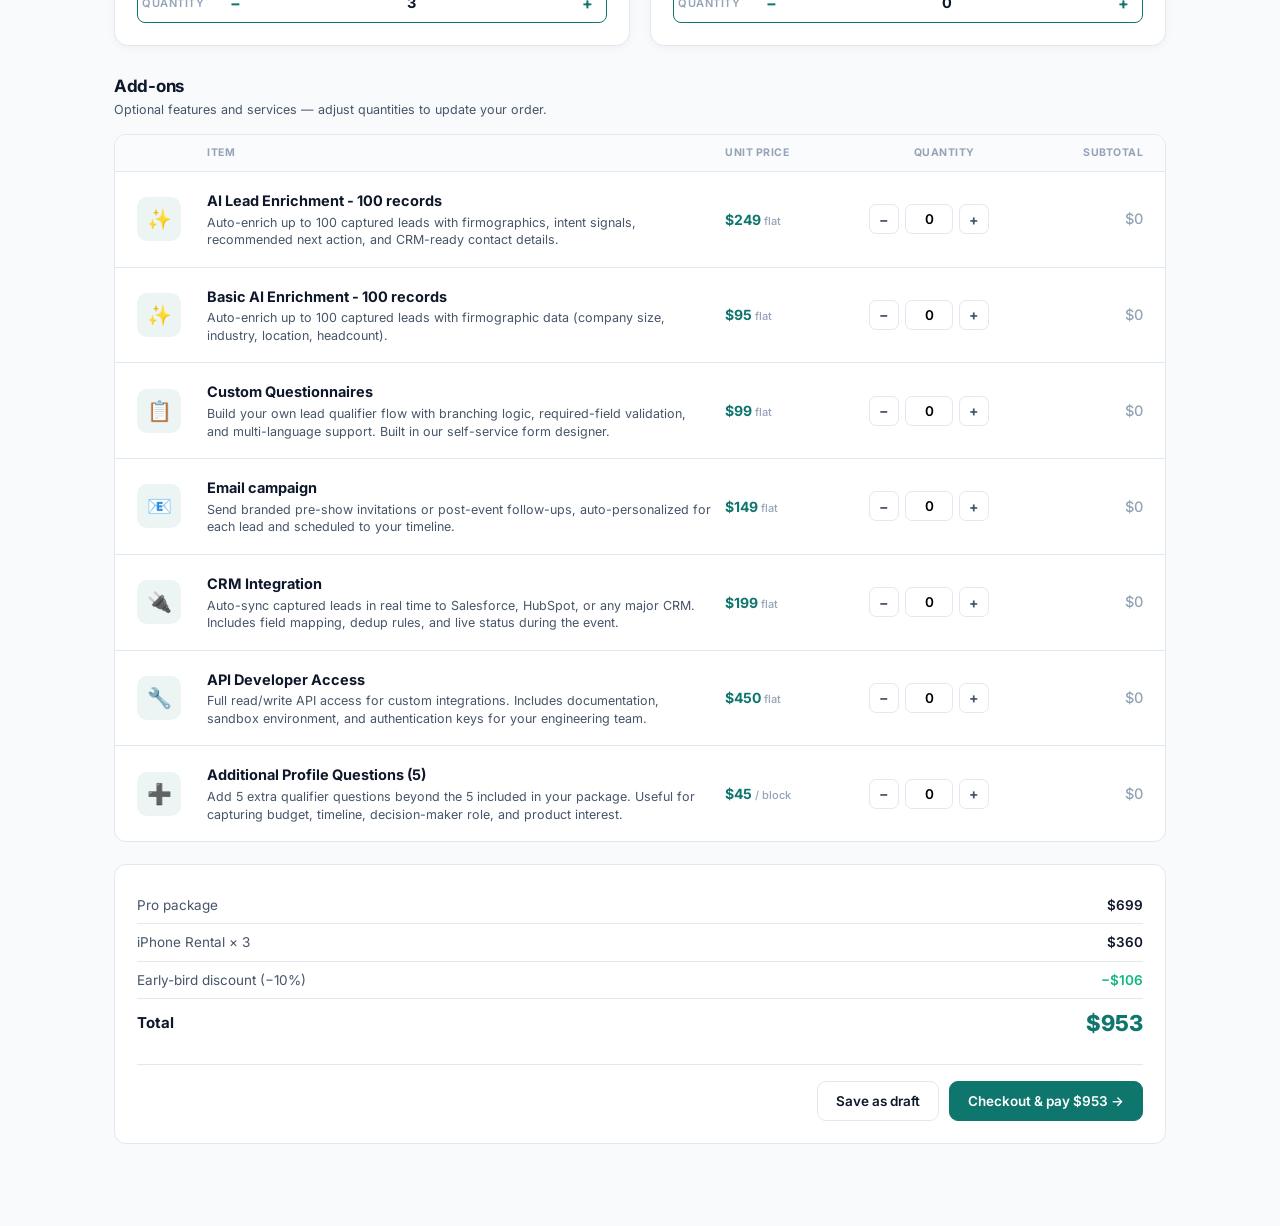
==== commit 039ca016: "Match current-card width with upgrade-grid" ====
--- a/index.html
+++ b/index.html
@@ -46,6 +46,84 @@
   }
   .logo-text { font-weight: 700; font-size: 17px; letter-spacing: -0.3px; }
   .logo-text small { display: block; font-size: 11.5px; color: var(--text-3); font-weight: 500; margin-top: 1px; }
+  .header-actions {
+    display: flex;
+    gap: 16px;
+    align-items: center;
+  }
+  .header-support-btn {
+    background: rgba(15,118,110,0.10);
+    border: 1px solid rgba(15,118,110,0.25);
+    color: var(--brand);
+    padding: 8px 14px;
+    border-radius: 9px;
+    font-weight: 700;
+    font-size: 13px;
+    cursor: pointer;
+    font-family: inherit;
+    display: inline-flex;
+    align-items: center;
+    gap: 6px;
+    transition: background 0.15s;
+  }
+  .header-support-btn:hover { background: rgba(15,118,110,0.18); }
+
+  /* Floating support FAB */
+  .support-fab {
+    position: fixed;
+    bottom: 24px;
+    right: 24px;
+    background: var(--brand);
+    color: white;
+    border: none;
+    padding: 14px 22px;
+    border-radius: 999px;
+    font-weight: 700;
+    font-size: 14px;
+    cursor: pointer;
+    font-family: inherit;
+    display: inline-flex;
+    align-items: center;
+    gap: 8px;
+    box-shadow: 0 8px 24px rgba(15,118,110,0.35);
+    z-index: 900;
+    transition: transform 0.15s, box-shadow 0.15s;
+  }
+  .support-fab:hover {
+    transform: translateY(-2px);
+    box-shadow: 0 12px 30px rgba(15,118,110,0.45);
+  }
+  .support-fab-icon { font-size: 18px; }
+
+  .support-options {
+    display: flex;
+    flex-direction: column;
+    gap: 8px;
+  }
+  .support-opt {
+    display: flex;
+    align-items: center;
+    gap: 14px;
+    padding: 14px 16px;
+    border: 1px solid var(--border);
+    border-radius: 11px;
+    text-decoration: none;
+    color: var(--text);
+    transition: border-color 0.15s, background 0.15s;
+  }
+  .support-opt:hover { border-color: var(--brand); background: rgba(15,118,110,0.04); }
+  .support-opt-icon {
+    width: 38px; height: 38px;
+    background: rgba(15,118,110,0.12);
+    border-radius: 9px;
+    display: flex; align-items: center; justify-content: center;
+    font-size: 18px;
+    flex-shrink: 0;
+  }
+  .support-opt-body { flex: 1; }
+  .support-opt-title { font-weight: 700; font-size: 14px; }
+  .support-opt-desc { color: var(--text-2); font-size: 12.5px; margin-top: 2px; }
+
   .header-meta { color: var(--text-2); font-size: 13px; text-align: right; }
   .header-meta strong { color: var(--text); font-weight: 600; display: block; }
   .header-meta .booth {
@@ -123,7 +201,6 @@
     border-radius: 16px;
     padding: 28px 32px;
     margin-bottom: 28px;
-    max-width: 820px;
     box-shadow: 0 4px 18px rgba(15,118,110,0.06);
   }
   .current-card .cc-top {
@@ -961,17 +1038,21 @@
   .leads-stats .stat .v small { font-size: 12px; color: var(--text-3); font-weight: 500; }
 
   .leads-table-wrap {
+    overflow-x: auto;
+    -webkit-overflow-scrolling: touch;
     background: white;
     border: 1px solid var(--border);
     border-radius: 12px;
     overflow: hidden;
   }
-  .leads-table { width: 100%; border-collapse: collapse; font-size: 12px; }
+  .leads-table { width: 100%; border-collapse: collapse; font-size: 11.5px; table-layout: auto; }
   .leads-table th, .leads-table td {
-    padding: 9px 12px;
+    padding: 9px 8px;
     text-align: left;
     border-bottom: 1px solid var(--border);
   }
+  .leads-table th:first-child, .leads-table td:first-child { padding-left: 14px; }
+  .leads-table th:last-child, .leads-table td:last-child { padding-right: 14px; text-align: center; }
   .leads-table th {
     background: #F8FAFC;
     color: var(--text-3);
@@ -1011,13 +1092,13 @@
   }
   .leads-table .opt.no { color: var(--text-3); }
   .leads-table .notes-cell {
-    max-width: 200px;
+    max-width: 160px;
     overflow: hidden;
     text-overflow: ellipsis;
     white-space: nowrap;
     color: var(--text-2);
     font-style: italic;
-    font-size: 11.5px;
+    font-size: 11px;
   }
 
   .table-footer {
@@ -1272,10 +1353,65 @@
         <div class="logo-mark">TS</div>
         <div class="logo-text">TechSummit 2026<small>October 14 – 16  ·  Las Vegas Convention Center</small></div>
       </div>
-      <div class="header-meta">
-        <strong>Contoso Inc.</strong>
-        sarah.chen@contoso.com
-        <div><span class="booth">Booth #B-247 · West Hall</span></div>
+      <div class="header-actions">
+        <button class="header-support-btn" onclick="document.getElementById('supportBtn').click()">
+          <span style="font-size: 14px;">💬</span> Contact support
+        </button>
+        <div class="header-meta">
+          <strong>Contoso Inc.</strong>
+          sarah.chen@contoso.com
+          <div><span class="booth">Booth #B-247 · West Hall</span></div>
+        </div>
+      </div>
+    </div>
+  </div>
+
+  <!-- Floating support widget -->
+  <button class="support-fab" id="supportBtn" onclick="openSupport()" title="Contact support">
+    <span class="support-fab-icon">💬</span>
+    <span class="support-fab-label">Need help?</span>
+  </button>
+
+  <!-- Support modal -->
+  <div class="modal-overlay" id="supportModal">
+    <div class="modal" style="max-width: 460px;">
+      <div class="modal-head">
+        <h3>Contact support</h3>
+        <button class="close" onclick="closeSupport()">×</button>
+      </div>
+      <div class="modal-body">
+        <p style="color: var(--text-2); font-size: 13.5px; line-height: 1.55; margin-bottom: 18px;">Our support team is here to help with packages, devices, billing, or anything else about your event. Typical response time: <b>under 1 hour during event days</b>.</p>
+
+        <div class="support-options">
+          <a href="mailto:support@leadature.com" class="support-opt">
+            <span class="support-opt-icon">📧</span>
+            <div class="support-opt-body">
+              <div class="support-opt-title">Email us</div>
+              <div class="support-opt-desc">support@leadature.com</div>
+            </div>
+          </a>
+          <a href="tel:+18005551234" class="support-opt">
+            <span class="support-opt-icon">📞</span>
+            <div class="support-opt-body">
+              <div class="support-opt-title">Call us</div>
+              <div class="support-opt-desc">+1 (800) 555-1234 · 24/7 during events</div>
+            </div>
+          </a>
+          <a href="#" class="support-opt">
+            <span class="support-opt-icon">💬</span>
+            <div class="support-opt-body">
+              <div class="support-opt-title">Live chat</div>
+              <div class="support-opt-desc">Start a conversation with our team</div>
+            </div>
+          </a>
+          <a href="#" class="support-opt">
+            <span class="support-opt-icon">📚</span>
+            <div class="support-opt-body">
+              <div class="support-opt-title">Help center</div>
+              <div class="support-opt-desc">Browse guides &amp; FAQs</div>
+            </div>
+          </a>
+        </div>
       </div>
     </div>
   </div>
@@ -1434,11 +1570,9 @@
             <tr>
               <th>Name</th>
               <th>Company / Title</th>
-              <th>Location</th>
-              <th>Captured at</th>
-              <th>Device</th>
+              <th>Captured</th>
               <th>Follow-up</th>
-              <th>Product interest</th>
+              <th>Interest</th>
               <th>Notes</th>
               <th>Opt-in</th>
             </tr>
@@ -1581,15 +1715,6 @@
         <div class="table-footer">
           <div id="leadsCount">Showing 1–20 of 50 leads</div>
           <div class="pagination" id="leadsPagination"></div>
-          <div class="pagination">
-            <button>←</button>
-            <button class="active">1</button>
-            <button>2</button>
-            <button>3</button>
-            <button>…</button>
-            <button>21</button>
-            <button>→</button>
-          </div>
         </div>
       </div>
     </div>
@@ -1638,9 +1763,9 @@
               <div class="ship-opt-head">
                 <span class="ship-icon">📦</span>
                 <span class="ship-title">Ship to booth</span>
-                <span class="ship-tag">Recommended · No extra cost</span>
+                <span class="ship-tag">Recommended · Shipping at cost</span>
               </div>
-              <div class="ship-opt-desc">Devices delivered straight to your booth on event day. Pre-configured, ready to scan. Just pick them up at registration.</div>
+              <div class="ship-opt-desc">Devices delivered straight to your booth on event day. Pre-configured, ready to scan. Just pick them up at registration. Shipping billed at cost.</div>
             </div>
           </label>
 
@@ -1751,6 +1876,17 @@
   <script>
     document.addEventListener('DOMContentLoaded', () => LR.exhibitor.init());
 
+    // Support modal
+    function openSupport() {
+      document.getElementById('supportModal').classList.add('open');
+    }
+    function closeSupport() {
+      document.getElementById('supportModal').classList.remove('open');
+    }
+    document.getElementById('supportModal').addEventListener('click', e => {
+      if (e.target.id === 'supportModal') closeSupport();
+    });
+
     // Shipping option toggle
     function selectShip(el, val) {
       document.querySelectorAll('.ship-opt').forEach(o => o.classList.remove('selected'));
